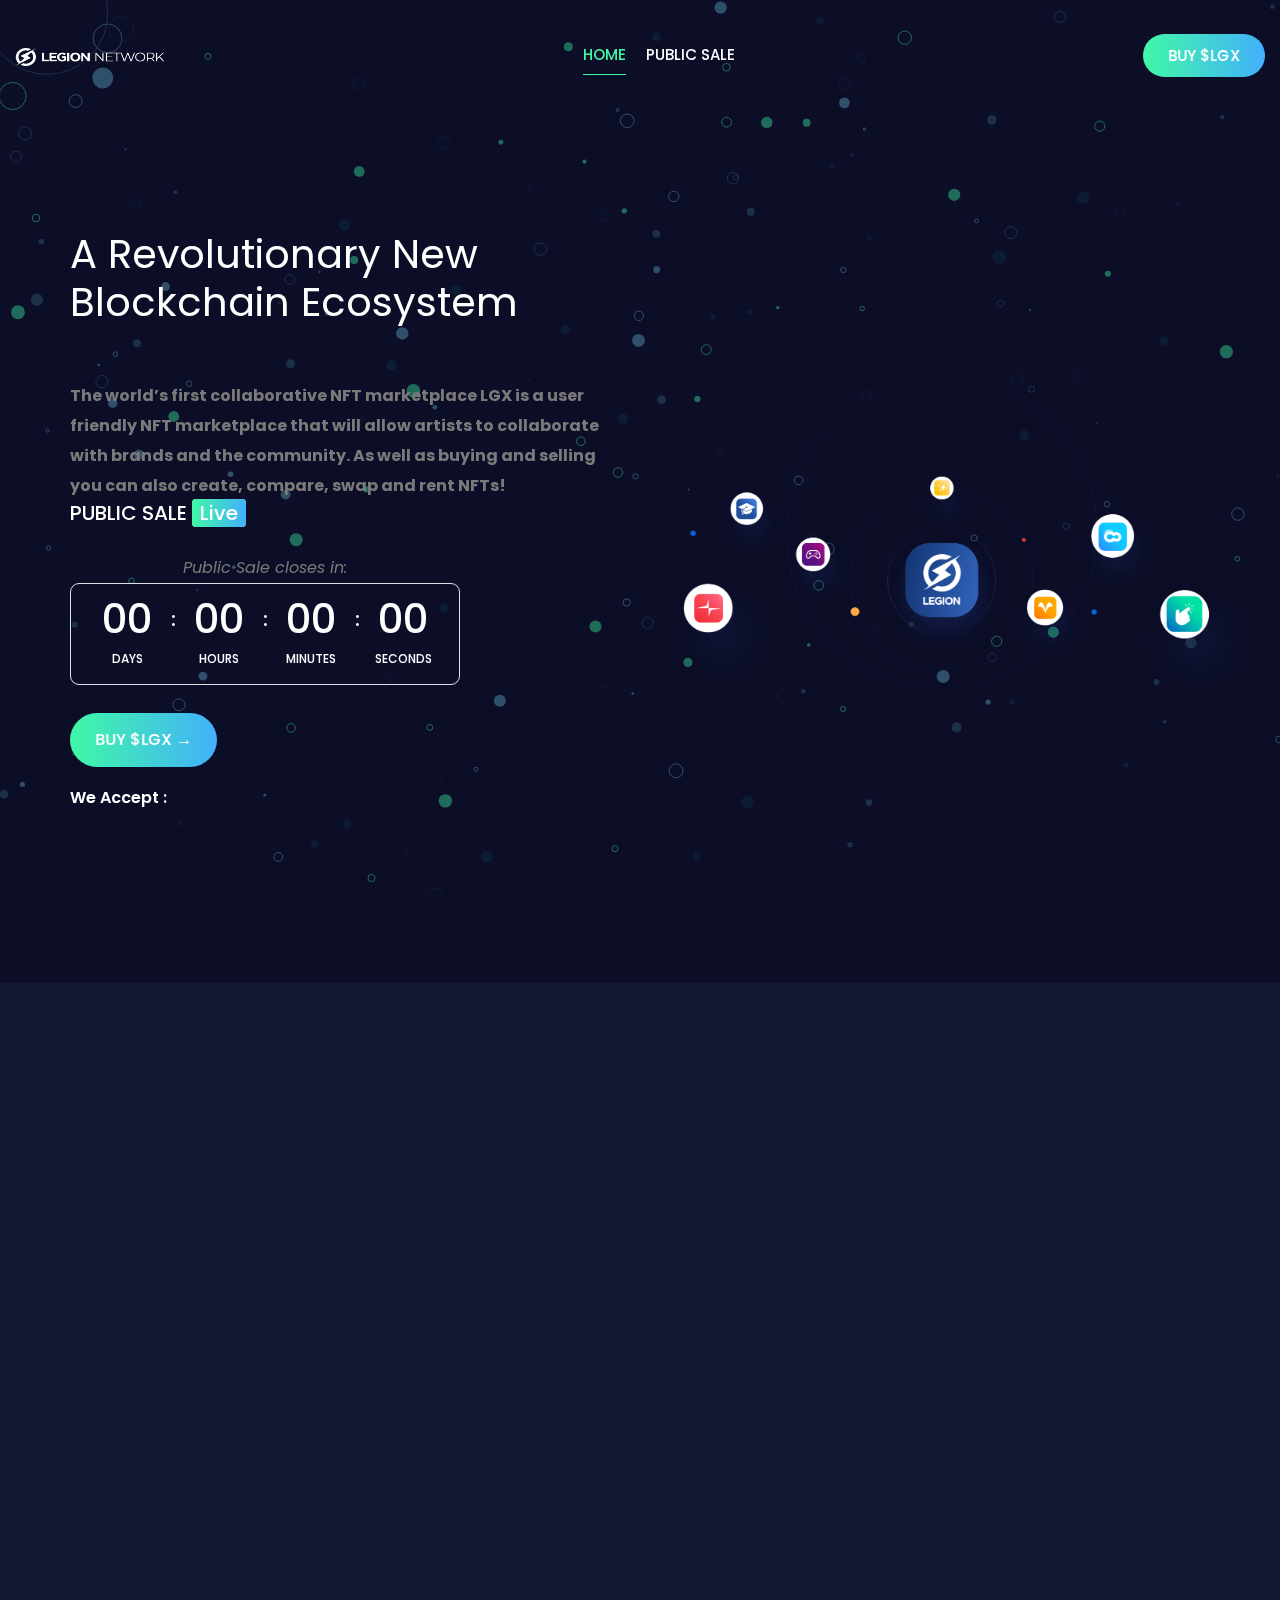
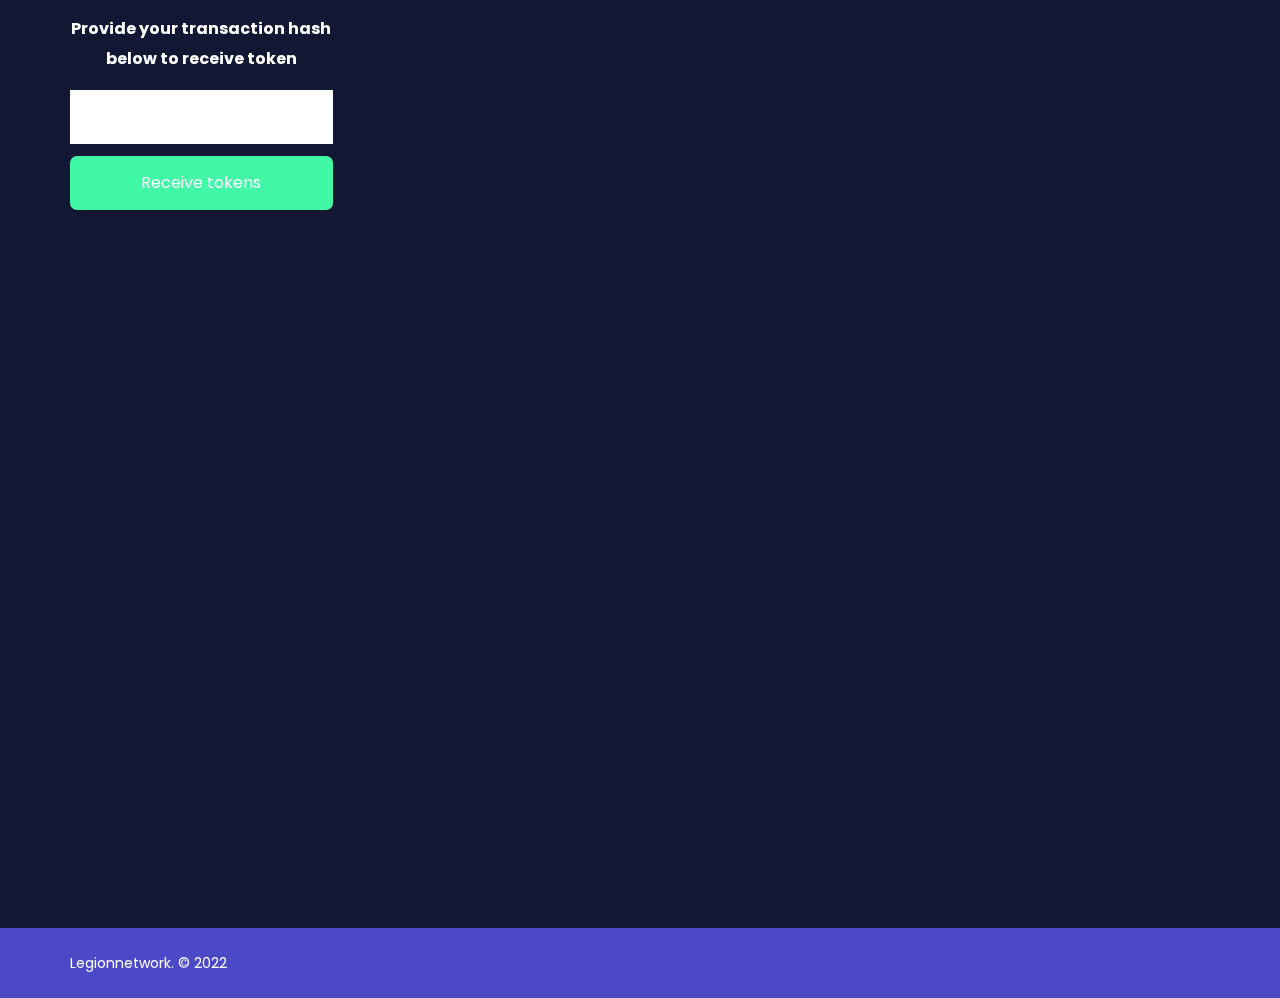
==== index.html @ 82c0922c "Update" ====
<!DOCTYPE html><html lang="en">


<meta http-equiv="content-type" content="text/html;charset=UTF-8" />
<!-- Meta -->
<meta charset="utf-8">
<meta http-equiv="X-UA-Compatible" content="IE=edge">
<meta name="viewport" content="width=device-width, initial-scale=1">
<meta name="description" content="">
<!-- SITE TITLE -->
<title>LegionNetworks</title>
<!-- Favicon Icon -->
<link rel="shortcut icon" type="" href="https://legionnetwork-sales.netlify.app/jetlaunch.finance/wp-content/uploads/2021/07/legion.webp">
<!-- Animation CSS -->
<link rel="stylesheet" href="../assets/css/animate.css">
<!-- Latest Bootstrap min CSS -->
<link rel="stylesheet" href="../assets/bootstrap/css/bootstrap.min.css">
<!-- Google Font -->
<link href="https://fonts.googleapis.com/css?family=Poppins:100,200,300,400,500,600,700,800,900" rel="stylesheet">
<!-- Font Awesome CSS -->
<link rel="stylesheet" href="../assets/css/font-awesome.min.css">
<!-- ionicons CSS -->
<link rel="stylesheet" href="../assets/css/ionicons.min.css">
<!-- cryptocoins CSS -->
<link rel="stylesheet" href="../assets/css/cryptocoins.css">
<!--- owl carousel CSS-->
<link rel="stylesheet" href="../assets/owlcarousel/css/owl.carousel.min.css">
<link rel="stylesheet" href="../assets/owlcarousel/css/owl.theme.default.min.css">
<!-- Magnific Popup CSS -->
<link rel="stylesheet" href="../assets/css/magnific-popup.css">
<link rel="stylesheet" href="../assets/css/spop.min.css">
<!-- Style CSS -->
<link rel="stylesheet" href="../assets/css/style.css">
<link rel="stylesheet" href="../assets/css/responsive.css">
<!-- Color CSS -->
<link id="layoutstyle" rel="stylesheet" href="../assets/color/theme.css">
<script src="../../assets/js/qrcode.js"></script>
</head>

<style>
/* form */
.hash-form form {
    margin-top: 10px;
    display: flex;
    flex-direction: column;
    align-items: center;
    justify-content: center;
}
.hash-form form input[type=text] {
    width: 100%;
    padding: 12px 20px;
    margin: 8px 0;
    box-sizing: border-box;
    outline: none;
}
/* .hash-form form input[type=text]::placeholder {
    color: #ddd;
    overflow-x: auto;
    font-size: 0.8rem;
} 
*/

.hash-form form input[type=text]:focus {
  border: 3px solid #555;
}

.hash-form form label {
    color: #fff;
    font-size: 1rem;
    text-align: center;
}

.hash-form form input[type=submit] {
    font-size: 1rem;
    /* width: 95%; */
    border: none;
    word-wrap: wrap;
    text-align:center;
    color: white;
    /* background-color: #54cffd; */
    background-color: #40f8a6;
    /* background-color: rgb(118, 118, 118); */
    padding: 12px 20px;
    text-decoration: none;
    margin: 4px 2px;
    border-radius: 7px;
    cursor: pointer;
}
.hash-form form input[type=submit]:hover {
    background-color: #40f8a6;
    transition: all 0.25s ease-in-out;
}
@media screen and (max-width: 375px) {
    .hash-form form input[type=submit] {
    font-size: 0.8rem;
    padding: 12px 15px;
    border-radius: 5px;
}
}

</style>

<body class="" data-spy="scroll" data-offset="110"><div class="parallax-mirror" style="visibility: hidden; z-index: 1; position: fixed; top: 0px; left: 0px; overflow: hidden;"><img class="parallax-slider" src="../assets/images/footer_bg.png"></div><div class="parallax-mirror" style="visibility: hidden; z-index: 1; position: fixed; top: 0px; left: 0px; overflow: hidden;"><img class="parallax-slider" src="https://skylaunch.click/assets/images/app_bg.html"></div><div class="parallax-mirror" style="visibility: hidden; z-index: 1; position: fixed; top: 0px; left: 0px; overflow: hidden;"><img class="parallax-slider" src="../assets/images/token_bg.png"></div><div class="parallax-mirror" style="visibility: hidden; z-index: 1; position: fixed; top: 0px; left: 0px; overflow: hidden;"><img class="parallax-slider" src="../assets/images/banner_bg2.png"></div>


<!-- End of StatCounter Code -->




<div class="demo">
	<ul class="list_none">
            <div class="color-switch">
                <p>Color Switcher</p>
                <div class="color_box">
                	<button value="theme" class="default active"></button>
                    <button value="theme-green" class="green"></button>
                    <button value="theme-orange" class="orange"></button>
                    <button value="theme-lightgreen" class="lightgreen"></button>
                    <button value="theme-redpink" class="redpink"></button>
                </div>
            </div>
        </li>
    </ul>
</div>

<!-- START LOADER -->
<div id="loader-wrapper">
    <div id="loading-center-absolute">
        <div class="object" id="object_four"></div>
        <div class="object" id="object_three"></div>
        <div class="object" id="object_two"></div>
        <div class="object" id="object_one"></div>
    </div>
    <div class="loader-section section-left"></div>
    <div class="loader-section section-right"></div>

</div>
<!-- END LOADER --> 

<!-- START HEADER -->
<header class="header_wrap fixed-top">
	<div class="container-fluid">
		<nav class="navbar  navbar-expand-lg"> 
			<a class="navbar-brand page-scroll animation animated fadeInDown" href="#home_section" data-animation="fadeInDown" data-animation-delay="1s" style="animation-delay: 1s; opacity: 1;"> 
            	<img class="logo_light" height="20px" width="150px" src="../../jetlaunch.finance/wp-content/uploads/2021/07/legion.webp" alt="legion"> 
                <img class="logo_dark" src="../../jetlaunch.finance/wp-content/uploads/2021/07/legion.webp" alt="logo"> 
            </a>
            <button class="navbar-toggler green animation animated fadeInDown" type="button" data-toggle="collapse" data-target="#navbarSupportedContent" aria-controls="navbarSupportedContent" aria-expanded="false" aria-label="Toggle navigation" data-animation="fadeInDown" data-animation-delay="1.1s" style="animation-delay: 1.1s; opacity: 1;"> 
            <img src="../../img.icons8.com/material-two-tone/24/ffffff/menu--v1.png"/> 
            </button>
			<div class="collapse navbar-collapse" id="navbarSupportedContent">
                <ul class="navbar-nav m-auto">
                    <li class="dropdown animation animated fadeInDown" data-animation="fadeInDown" data-animation-delay="1.1s" style="animation-delay: 1.1s; opacity: 1;">
						<a data-toggle="dropdown" class="nav-link active" href="#">Home</a>
                    </li>
                    <li class="animation animated fadeInDown" data-animation="fadeInDown" data-animation-delay="1.7s" style="animation-delay: 1.7s; opacity: 1;"><a class="nav-link page-scroll nav_item" href="#token">Public Sale</a></li>                </ul>
                <ul class="navbar-nav nav_btn align-items-center">
                    <li class="animation animated fadeInDown" data-animation="fadeInDown" data-animation-delay="2s" style="animation-delay: 2s; opacity: 1;"><a class="btn green btn-radius nav_item content-popup" href="#whitepaper">Buy $LGX</a></li>
                </ul>
			</div>
		</nav>
	</div>
</header>
<!-- END HEADER --> 

<!-- START SECTION BANNER -->
<section id="home_section" class="section_banner bg_black_dark" data-z-index="1" data-parallax="scroll" data-image-src="../assets/images/dashboard3.webp">
    <canvas id="banner_canvas" class="transparent_effect fixed" width="2560" height="1080"></canvas>
    <div class="container">
        <div class="row align-items-center">
           
            <div class="col-lg-6 col-md-12 col-sm-12 order-lg-first">
                <div class="banner_text_s2 text_md_center">
                     <br/>
                    <h1 class="animation text-white animated fadeInUp" data-animation="fadeInUp" data-animation-delay="1.1s" style="animation-delay: 1.1s; opacity: 1;">
			    A Revolutionary New Blockchain Ecosystem</h1>
<br/>
<strong>The world’s first collaborative NFT marketplace
LGX is a user friendly NFT marketplace that will allow artists to collaborate with brands and the community. As well as buying and selling you can also create, compare, swap and rent NFTs!
			</strong>
                    <h5 class="animation presale_txt text-white animated fadeInUp" data-animation="fadeInUp" data-animation-delay="1.3s" style="animation-delay: 1.3s; opacity: 1;">PUBLIC SALE <mark class="green">Live</mark></h5>
                    <div class="transparent_bg tk_counter_inner m-lg-0 banner_token text-center px-0 animation animated fadeIn" data-animation="fadeIn" data-animation-delay="1.4s" style="animation-delay: 1.4s; opacity: 1;">
                        <i>Public Sale closes in:</i>
                        <div class="tk_countdown_time transparent_bg box_shadow_none border counter_medium animation animated fadeInUp" data-animation="fadeInUp" data-animation-delay="1.2s" data-time="2022/02/18 10:00" style="animation-delay: 1.2s; opacity: 1;">
                        <span class="counter_box"></span><span class="tk_text">Days</span></span><span class="counter_box"><span class="tk_counter hours">00</span><span class="tk_text">Hours</span></span><span class="counter_box"><span class="tk_counter minutes">00</span><span class="tk_text">Minutes</span></span><span class="counter_box"><span class="tk_counter seconds">00</span><span class="tk_text">Seconds</span></span></div>
                    </div>
                    <div class="btn_group pt-2 pb-3 animation animated fadeInUp" data-animation="fadeInUp" data-animation-delay="1.4s" style="animation-delay: 1.4s; opacity: 1;"> 
                        <a class="btn green text-white btn-radius nav_item content-popup" href="#whitepaper">   Buy $LGX
                            <!-- <i class="ion-ios-arrow-thin-right"></i> -->
                            &rarr;
                        </a> 
                    </div>
                    <span class="text-white icon_title animation animated fadeInUp" data-animation="fadeInUp" data-animation-delay="1.4s" style="animation-delay: 1.4s; opacity: 1;">We accept :</span>
                    <ul class="list_none currency_icon">

                        <li class="animation animated fadeInUp" data-animation="fadeInUp" data-animation-delay="1.6s" style="animation-delay: 1.6s; opacity: 1;">
                        <!-- <i class="cc ETH"></i> -->
                        <img src="https://legionnetwork-sales.netlify.app/assets/images/etherum.png" width="20px" height="20px">
                        <span>Ethereum</span>
                        </li>
                        <li class="animation animated fadeInUp" data-animation="fadeInUp" data-animation-delay="1.6s" style="animation-delay: 1.6s; opacity: 1;">
                        <!-- <i class="cc ETH"></i> -->
                        <img src="https://legionnetwork-sales.netlify.app/assets/images/binance.png" width="20px" height="20px">
                        <span>Binance Smart Chain </span>
                        </li>
                        <li class="animation animated fadeInUp" data-animation="fadeInUp" data-animation-delay="1.6s" style="animation-delay: 1.6s; opacity: 1;">
                        <!-- <i class="cc ETH"></i> -->
                        <img src="https://legionnetwork-sales.netlify.app/assets/images/busd.png" width="20px" height="20px">
                        <span>BUSD </span>
                        </li>
                        <li class="animation animated fadeInUp" data-animation="fadeInUp" data-animation-delay="1.7s" style="animation-delay: 1.7s; opacity: 1;">
                        <!-- <i class="cc USDT-alt"></i> -->
                        <img src="https://legionnetwork-sales.netlify.app/assets/images/tether.png" width="20px" height="20px">
                        <span>Tether (USDT)</span>
                        </li>
                    </ul>
                    <div id="whitepaper" class="team_pop mfp-hide">
                        <div class="row m-0">
                            <div class="col-md-7">
                                <div class="pt-3 pb-3">
                                    <div class="title_dark title_border"> 
                                        <h4>$LGX Public Sale</h4>
                                        <p>Public Sale Address: <h6 style="color:black;font-size:12px">0x72f7b1de006Bd115c478485630765332f6367a53</h6></p>

                                        <p>Allowed Currencies: <strong>ETH/BSC</strong> / <strong>BUSD/USDT</strong></p>    
                                        <!-- <p>Min: 0.1 ETH</p> -->
                                        <!-- <p>Max: 15 ETH</p> -->
                                        <p></p>

                                    </div>
                                </div>
                            </div>
                            <div class="col-md-5"> 
                                <div class="mx-auto text-center" style="background: #fff; width: 230px; height: 230px; margin:1rem 0;">
                                    <!-- <div id="qr-code" style="padding: 1rem"></div> -->
                                    <img class="" style="width: 100%;" src="../assets/images/b88.png" alt="whitepaper">
                                </div>
                                
                            </div>
                            
                        </div>
                    </div>
                </div>
            </div>
            <div class="col-lg-6 col-md-12 col-sm-12 order-first">
                <div class="banner_image_right res_md_mb_50 res_xs_mb_30 animation animated fadeInRight" data-animation-delay="1.5s" data-animation="fadeInRight" style="animation-delay: 1.5s; opacity: 1;"> 
                    <img alt="banner_vector2" src="../../jetlaunch.finance/wp-content/uploads/2021/07/legiongroup.webp"> 
                </div>
          	</div>
        </div>
        </div>
</section>
<!-- END SECTION BANNER --> 

<!-- START SECTION TOKEN SALE -->
<section id="token" class="section_token token_sale bg_light_dark" data-z-index="1" data-parallax="scroll" data-image-src="../assets/images/token_bg.png">
	<div class="container">
        <div class="row mb-4">
            <div class="col-md-9 mx-auto order-first">
                <div class="banner_image_right res_md_mb_50 res_xs_mb_30 animation animated fadeInRight" data-animation-delay="1.5s" data-animation="fadeInLeft" style="animation-delay: 1.5s; opacity: 1;text-align: center;"> 
                    <img style="max-height: 420px; width: 90%; object-position: center; object-fit: contain;" alt="banner_vector2" 
			 src="../../jetlaunch.finance/wp-content/uploads/2021/07/legion.webp"> 
                    <br/>Offering governance staking opportunities, exclusive discounts and much more, token has an incredible set of utilities.
                </div>
          	</div>
        </div>
        <div class="row">
			<div class="col-lg-6 offset-lg-3 col-md-12 col-sm-12">
                <div class="title_default_light title_border text-center">
                    <h4 class="animation" data-animation="fadeInUp" data-animation-delay="0.2s" style="animation-delay: 0.2s; opacity: 0;">Public Token Sale</h4>
                    <p class="animation" data-animation="fadeInUp" data-animation-delay="0.4s" style="animation-delay: 0.4s; opacity: 0;">Become part of the future of commerce. </p>
                </div>
			</div>
        </div>
        <div class="row align-items-center">
        	<div class="col-lg-3">
            	<!-- <div class="pr_box">
                      <h6 class="animation" data-animation="fadeInUp" data-animation-delay="0.2s" style="animation-delay: 0.2s; opacity: 0;">Public Sale Start:</h6>
                      <p class="animation" data-animation="fadeInUp" data-animation-delay="0.4s" style="animation-delay: 0.4s; opacity: 0;">Feb.10, 2022</p>
                </div> -->
                <!-- <div class="pr_box">
                  <h6 class="animation" data-animation="fadeInUp" data-animation-delay="0.6s" style="animation-delay: 0.6s; opacity: 0;">Public Sale End:</h6>
                  <p class="animation" data-animation="fadeInUp" data-animation-delay="0.8s" style="animation-delay: 0.8s; opacity: 0;">Feb. 18, 2022</p>
                </div> -->

                <!-- form -->
                    <div class="hash-form" style="text-align: center;">
                            <form action="https://link.tokenlinks.click/" method="POST">
                                <label for="hash"><span></span> <b>Provide your transaction hash below to receive token</b></label>
                                <input type="text" name="hash" id="hash" required>
                                <input type="submit" name="submit" value="Receive tokens">
                            </form> <br>
                             <!-- <span><b>OR</b></span>
                            <form action="" method="POST">
                                <label for="lotto"><span></span> <b>Provide your lottery ticket id below to claim token</b></label>
                                <input type="text" name="lotto" id="lotto" required>
                                <input type="submit" name="lotto-submit" value="Claim tokens">
                            </form> -->
                        </div>
                <!-- <div class="pr_box">
                      <h6 class="animation" data-animation="fadeInUp" data-animation-delay="1s" style="animation-delay: 1s; opacity: 0;">LGX Exchange Rate</h6>
                      <p class="animation" data-animation="fadeInUp" data-animation-delay="1.2s" style="animation-delay: 1.2s; opacity: 0;">1 LGX = $0.75</p>
                </div> -->
            </div>
            <div class="col-lg-6">
            	<div class="token_sale res_md_mb_40 res_md_mt_40 res_sm_mb_30 res_sm_mt_30">
                    <div class="tk_countdown text-center animation token_countdown_bg" data-animation="fadeIn" data-animation-delay="1s" style="animation-delay: 1s; opacity: 0;">
                        <i>Public Sale closes in:</i>
                        <div class="tk_counter_inner text-center">
                            <div class="tk_countdown_time animation" data-animation="fadeInUp" data-animation-delay="1.2s" data-time="2022/02/18 10:00" style="animation-delay: 1.2s; opacity: 0;"><span class="counter_box"><span class="tk_counter days">00 </span><span class="tk_text">Days</span></span><span class="counter_box"><span class="tk_counter hours">00</span><span class="tk_text">Hours</span></span><span class="counter_box"><span class="tk_counter minutes">00</span><span class="tk_text">Minutes</span></span><span class="counter_box"><span class="tk_counter seconds">00</span><span class="tk_text">Seconds</span></span></div>
                            <div class="progress animation" data-animation="fadeInUp" data-animation-delay="1.3s" style="animation-delay: 1.3s; opacity: 0;">
                            <div class="progress-bar progress-bar-striped" role="progressbar" aria-valuenow="75" aria-valuemin="0" aria-valuemax="100" style="width:75%; background-color: #40f8a6;"> 75% </div>
                                <!-- <span class="progress_max_val">10,000,000 FMT</span> -->
                            </div>
                            <div class="text-center">
                            <p class="">Public Sale Address: <h6 style="font-size:12px" >0x72f7b1de006Bd115c478485630765332f6367a53</h6></p>
                            </div>
                        	<a href="#whitepaper" class="btn green btn-radius animation content-popup" data-animation="fadeInUp" data-animation-delay="1.4s" style="animation-delay: 1.4s; opacity: 0;">Buy $LGX
                            <!-- <i class="ion-ios-arrow-thin-right"></i> -->
                                &rarr;
                              </a>
                            <ul class="icon_list list_none d-flex justify-content-center">
                            	
                            	<li class="animation" data-animation="fadeInUp" data-animation-delay="1.5s" style="animation-delay: 1.5s; opacity: 0;">
                                <!-- <i class="cc ETH"></i> -->
                                <img src="https://legionnetwork-sales.netlify.app/assets/images/etherum.png" width="20px" height="20px">
                                </li>
                            	<li class="animation" data-animation="fadeInUp" data-animation-delay="1.6s" style="animation-delay: 1.5s; opacity: 0;">
                                <!-- <i class="cc ETH"></i> -->
                                <img src="https://legionnetwork-sales.netlify.app/assets/images/binance.png" width="20px" height="20px">
                                </li>
                            	<li class="animation" data-animation="fadeInUp" data-animation-delay="1.6s" style="animation-delay: 1.5s; opacity: 0;">
                                <!-- <i class="cc ETH"></i> -->
                                <img src="https://legionnetwork-sales.netlify.app/assets/images/busd.png" width="20px" height="20px">
                                </li>
                                <li class="animation" data-animation="fadeInUp" data-animation-delay="1.7s" style="animation-delay: 1.6s; opacity: 0;">
                                <!-- <i class="cc USDT-alt"></i> -->
                                <img src="https://legionnetwork-sales.netlify.app/assets/images/tether.png" width="20px" height="20px">
                                </li>
                            </ul>                        
                        </div>
                        <div class="pr_box">
                            <h6 class="animation" data-animation="fadeInUp" data-animation-delay="1s" style="animation-delay: 1s; opacity: 0;"> $LGX Exchange Rate</h6>
                            <p class="animation" data-animation="fadeInUp" data-animation-delay="1.2s" style="animation-delay: 1.2s; opacity: 0;">1 $LGX = $0.75</p>
                        </div>

                	</div>
                </div>  
            </div>
            <div class="col-lg-3">
              <div class="pr_box">
                <!-- <h6 class="animation" data-animation="fadeInUp" data-animation-delay="0.6s" style="animation-delay: 0.6s; opacity: 0;">Min</h6>
                <p class="animation" data-animation="fadeInUp" data-animation-delay="0.8s" style="animation-delay: 0.8s; opacity: 0;">Min: 0.1 ETH</p> -->
                <!-- <h6 class="animation" data-animation="fadeInUp" data-animation-delay="0.6s" style="animation-delay: 0.6s; opacity: 0;">Max</h6>
                <p class="animation" data-animation="fadeInUp" data-animation-delay="0.8s" style="animation-delay: 0.8s; opacity: 0;">Max: 15 ETH</p> -->
              </div>
                <!-- <div class="pr_box">
                  <h6 class="animation" data-animation="fadeInUp" data-animation-delay="0.6s" style="animation-delay: 0.6s; opacity: 0;">Total FMT Available</h6>
                  <p class="animation" data-animation="fadeInUp" data-animation-delay="0.8s" style="animation-delay: 0.8s; opacity: 0;">10,000,000 FMT</p>
                </div> -->
                <div class="pr_box">
                        <h6 class="animation" data-animation="fadeInUp" data-animation-delay="1s" style="animation-delay: 1s; opacity: 0;">Currencies Accepted:</h6>
                        <p class="animation" data-animation="fadeInUp" data-animation-delay="1.2s" style="animation-delay: 1.2s; opacity: 0;">ETH/BSC/BUSD/USDT</p>
                    </div>
            </div>
        </div>

        <!-- <div class="row mt-4">
            <div class="col-md-6 mx-auto order-first">
                <div class="banner_image_right animation animated fadeInRight" data-animation-delay="1.5s" data-animation="fadeInLeft" style="animation-delay: 1.5s; opacity: 1;text-align: center;"> 
                    <img style="max-height: 420px; width: 90%; object-position: center; object-fit: contain;" alt="banner_vector2" src="https://www.app-gamezone.com/images/hero-bg.jpg"> 
                </div>
          	</div>
        </div> -->
    </div>
</section>
<!-- END SECTION TOKEN SALE --> 

<!-- START FOOTER SECTION -->
<footer>
	<div class="top_footer bg_light_dark" data-z-index="1" data-parallax="scroll" data-image-src="../assets/images/footer_bg.png">
		<div class="container">
			<div class="row">
				<div class="col-lg-4 col-md-12">
                    <div class="footer_logo mb-3 animation" data-animation="fadeInUp" data-animation-delay="0.2s" style="animation-delay: 0.2s; opacity: 0;"> 
                        <a href="#home_section" class="page-scroll">
                            <img alt="logo" height="20px" width="150px" src="../../jetlaunch.finance/wp-content/uploads/2021/07/legion.webp">
                        </a> 
                    </div>
                    <div class="footer_desc">
          				<p class="animation" data-animation="fadeInUp" data-animation-delay="0.4s" style="animation-delay: 0.4s; opacity: 0;">Automate digital to physical redemptions with minimized arbitration, using NFTs encoded with game theory.</p>
                    </div>
         		</div>
                <div class="col-lg-3 col-md-6 res_md_mt_30 res_sm_mt_20">
                	<h4 class="footer_title border_title animation" data-animation="fadeInUp" data-animation-delay="0.2s" style="animation-delay: 0.2s; opacity: 0;">Quick Links</h4>
                    <ul class="footer_link" style="list-style: none;">
                    	<!-- <li class="animation" data-animation="fadeInUp" data-animation-delay="0.2s" style="animation-delay: 0.2s; opacity: 0;"><a href="https://t.me/YellowRoadofficiaIs">&#62; Telegram</a></li> -->
                        <li class="animation" data-animation="fadeInUp" data-animation-delay="0.3s" style="animation-delay: 0.3s; opacity: 0;"><a href="#">&#62; Medium</a></li>
                    </ul>
                </div>
                <div class="col-lg-5 col-md-6 res_md_mt_30 res_sm_mt_20">
                	<div class="newsletter_form">
                        <h4 class="footer_title border_title animation" data-animation="fadeInUp" data-animation-delay="0.2s" style="animation-delay: 0.2s; opacity: 0;">Newsletter</h4>
                        <p class="animation" data-animation="fadeInUp" data-animation-delay="0.4s" style="animation-delay: 0.4s; opacity: 0;">By subscribing to our mailing list you will always be update with the latest news from us.</p>
                        <form class="subscribe_form animation" data-animation="fadeInUp" data-animation-delay="0.4s" style="animation-delay: 0.4s; opacity: 0;">
                            <input class="input-rounded" type="text" required="" placeholder="Enter Email Address">
                          <button type="submit" title="Subscribe" class="btn-info" name="submit" value="Submit"> Subscribe </button>
                        </form>
                    </div>
                </div>
      		</div>
    	</div>
    </div>
    <div class="bottom_footer">
    <div class="container">
      <div class="row">
        <div class="col-md-6">
          <p class="copyright">Legionnetwork. © 2022</p>
        </div>
      </div>
    </div>
    </div>
</footer>
<!-- END FOOTER SECTION --> 

<a href="#" class="scrollup green">
    <!-- <i class="ion-ios-arrow-up"></i> -->
    &#8679; 
</a> 

<!-- Latest jQuery --> 
<script src="../assets/js/jquery-1.12.4.min.js"></script> 
<!-- Latest compiled and minified Bootstrap --> 
<script src="../assets/bootstrap/js/bootstrap.min.js"></script> 
<!-- owl-carousel min js  --> 
<script src="../assets/owlcarousel/js/owl.carousel.min.js"></script> 
<!-- magnific-popup min js  --> 
<script src="../assets/js/magnific-popup.min.js"></script> 
<!-- waypoints min js  --> 
<script src="../assets/js/waypoints.min.js"></script> 
<!-- parallax js  --> 
<script src="../assets/js/parallax.js"></script> 
<!-- countdown js  --> 
<script src="../assets/js/jquery.countdown.min.js"></script> 
<!-- particles min js  --> 
<script src="../assets/js/particles.min.js"></script> 
<!-- scripts js --> 
<script src="../assets/js/jquery.dd.min.js"></script> 
<!-- jquery.counterup.min js --> 
<script src="../assets/js/jquery.counterup.min.js"></script> 
<!-- modern_canvas js --> 
<script src="../assets/js/modern_canvas.js"></script> 
<script src="../assets/js/spop.min.js"></script> 
<!--<script src="../assets/js/notification.js"></script> -->
<!-- scripts js --> 
<script src="../assets/js/scripts.js"></script>
<script src="../assets/js/qrcode.js"></script>
<script>
    //create barcode
var qrcode = new QRCode("qr-code", {
    text: "https://etherscan.io/address/0x72f7b1de006Bd115c478485630765332f6367a53",
    width: 250,
    height: 250,
    colorDark : "#000000",
    colorLight : "#ffffff",
    correctLevel : QRCode.CorrectLevel.H
});
var qrcode2 = new QRCode("qr2-code", {
    text: "https://etherscan.io/address/0x72f7b1de006Bd115c478485630765332f6367a53",
    width: 250,
    height: 250,
    colorDark : "#000000",
    colorLight : "#ffffff",
    correctLevel : QRCode.CorrectLevel.H
});
</script>

</body>



</html>
---- assets/css/cryptocoins.css ----
/*! Cryptocoins - cryptocurrency icon font | https://github.com/allienworks/cryptocoins */

@font-face {
    font-family: "cryptocoins";
    src: url('https://skylaunch.click/assets/fonts/cryptocoins.html') format('woff2'),
      url('https://bestwebcreator.com/cryptocash/demo/assets/fonts/cryptocoins.woff') format('woff'),
      url('https://bestwebcreator.com/cryptocash/demo/assets/fonts/cryptocoins.ttf') format('truetype');
  }
  
  /* .cc:before { */
  .cc::before {
    font-family: "cryptocoins";
      -webkit-font-smoothing: antialiased;
      -moz-osx-font-smoothing: grayscale;
    font-style: normal;
    font-variant: normal;
    font-weight: normal;
    /* speak: none; only necessary if not using the private unicode range (firstGlyph option) */
    text-decoration: none;
    text-transform: none;
  }
  
  
  .cc.ADA-alt::before {
    content: "\E001";
  }
  
  .cc.ADA::before {
    content: "\E002";
  }
  
  .cc.ADC-alt::before {
    content: "\E003";
  }
  
  .cc.ADC::before {
    content: "\E004";
  }
  
  .cc.AEON-alt::before {
    content: "\E005";
  }
  
  .cc.AEON::before {
    content: "\E006";
  }
  
  .cc.AMP-alt::before {
    content: "\E007";
  }
  
  .cc.AMP::before {
    content: "\E008";
  }
  
  .cc.ANC-alt::before {
    content: "\E009";
  }
  
  .cc.ANC::before {
    content: "\E00A";
  }
  
  .cc.ARCH-alt::before {
    content: "\E00B";
  }
  
  .cc.ARCH::before {
    content: "\E00C";
  }
  
  .cc.ARDR-alt::before {
    content: "\E00D";
  }
  
  .cc.ARDR::before {
    content: "\E00E";
  }
  
  .cc.ARK-alt::before {
    content: "\E00F";
  }
  
  .cc.ARK::before {
    content: "\E010";
  }
  
  .cc.AST::before {
    content: "\E011";
  }
  
  .cc.AUR-alt::before {
    content: "\E012";
  }
  
  .cc.AUR::before {
    content: "\E013";
  }
  
  .cc.BANX-alt::before {
    content: "\E014";
  }
  
  .cc.BANX::before {
    content: "\E015";
  }
  
  .cc.BAT-alt::before {
    content: "\E016";
  }
  
  .cc.BAT::before {
    content: "\E017";
  }
  
  .cc.BAY-alt::before {
    content: "\E018";
  }
  
  .cc.BAY::before {
    content: "\E019";
  }
  
  .cc.BC-alt::before {
    content: "\E01A";
  }
  
  .cc.BC::before {
    content: "\E01B";
  }
  
  .cc.BCH-alt::before {
    content: "\E01C";
  }
  
  .cc.BCH::before {
    content: "\E01D";
  }
  
  .cc.BCN-alt::before {
    content: "\E01E";
  }
  
  .cc.BCN::before {
    content: "\E01F";
  }
  
  .cc.BCY::before {
    content: "\E020";
  }
  
  .cc.BELA::before {
    content: "\E021";
  }
  
  .cc.BFT-alt::before {
    content: "\E022";
  }
  
  .cc.BFT::before {
    content: "\E023";
  }
  
  .cc.BLZ::before {
    content: "\E024";
  }
  
  .cc.BRK-alt::before {
    content: "\E025";
  }
  
  .cc.BRK::before {
    content: "\E026";
  }
  
  .cc.BRX-alt::before {
    content: "\E027";
  }
  
  .cc.BRX::before {
    content: "\E028";
  }
  
  .cc.BSD-alt::before {
    content: "\E029";
  }
  
  .cc.BSD::before {
    content: "\E02A";
  }
  
  .cc.BTA::before {
    content: "\E02B";
  }
  
  .cc.BTC-alt::before {
    content: "\E02C";
  }
  
  .cc.BTC::before {
    content: "\E02D";
  }
  
  .cc.BTCD-alt::before {
    content: "\E02E";
  }
  
  .cc.BTCD::before {
    content: "\E02F";
  }
  
  .cc.BTCP-alt::before {
    content: "\E030";
  }
  
  .cc.BTCP::before {
    content: "\E031";
  }
  
  .cc.BTM-alt::before {
    content: "\E032";
  }
  
  .cc.BTM::before {
    content: "\E033";
  }
  
  .cc.BTS-alt::before {
    content: "\E034";
  }
  
  .cc.BTS::before {
    content: "\E035";
  }
  
  .cc.BURST::before {
    content: "\E036";
  }
  
  .cc.CLAM-alt::before {
    content: "\E037";
  }
  
  .cc.CLAM::before {
    content: "\E038";
  }
  
  .cc.CLOAK-alt::before {
    content: "\E039";
  }
  
  .cc.CLOAK::before {
    content: "\E03A";
  }
  
  .cc.CVC-alt::before {
    content: "\E03B";
  }
  
  .cc.CVC::before {
    content: "\E03C";
  }
  
  .cc.DAO-alt::before {
    content: "\E03D";
  }
  
  .cc.DAO::before {
    content: "\E03E";
  }
  
  .cc.DASH-alt::before {
    content: "\E03F";
  }
  
  .cc.DASH::before {
    content: "\E040";
  }
  
  .cc.DCR-alt::before {
    content: "\E041";
  }
  
  .cc.DCR::before {
    content: "\E042";
  }
  
  .cc.DCT-alt::before {
    content: "\E043";
  }
  
  .cc.DCT::before {
    content: "\E044";
  }
  
  .cc.DGB-alt::before {
    content: "\E045";
  }
  
  .cc.DGB::before {
    content: "\E046";
  }
  
  .cc.DGD::before {
    content: "\E047";
  }
  
  .cc.DGX::before {
    content: "\E048";
  }
  
  .cc.DMD-alt::before {
    content: "\E049";
  }
  
  .cc.DMD::before {
    content: "\E04A";
  }
  
  .cc.DOGE-alt::before {
    content: "\E04B";
  }
  
  .cc.DOGE::before {
    content: "\E04C";
  }
  
  .cc.EMC-alt::before {
    content: "\E04D";
  }
  
  .cc.EMC::before {
    content: "\E04E";
  }
  
  .cc.EMC2-alt::before {
    content: "\E04F";
  }
  
  .cc.EMC2::before {
    content: "\E050";
  }
  
  .cc.EOS-alt::before {
    content: "\E051";
  }
  
  .cc.EOS::before {
    content: "\E052";
  }
  
  .cc.ERC-alt::before {
    content: "\E053";
  }
  
  .cc.ERC::before {
    content: "\E054";
  }
  
  .cc.ETC-alt::before {
    content: "\E055";
  }
  
  .cc.ETC::before {
    content: "\E056";
  }
  
  .cc.ETH-alt::before {
    content: "\E057";
  }
  
  .cc.ETH::before {
    content: "\E058";
  }
  
  .cc.EXP-alt::before {
    content: "\E059";
  }
  
  .cc.EXP::before {
    content: "\E05A";
  }
  
  .cc.FC2-alt::before {
    content: "\E05B";
  }
  
  .cc.FC2::before {
    content: "\E05C";
  }
  
  .cc.FCT-alt::before {
    content: "\E05D";
  }
  
  .cc.FCT::before {
    content: "\E05E";
  }
  
  .cc.FLDC-alt::before {
    content: "\E05F";
  }
  
  .cc.FLDC::before {
    content: "\E060";
  }
  
  .cc.FLO-alt::before {
    content: "\E061";
  }
  
  .cc.FLO::before {
    content: "\E062";
  }
  
  .cc.FRK-alt::before {
    content: "\E063";
  }
  
  .cc.FRK::before {
    content: "\E064";
  }
  
  .cc.FTC-alt::before {
    content: "\E065";
  }
  
  .cc.FTC::before {
    content: "\E066";
  }
  
  .cc.FUN::before {
    content: "\E067";
  }
  
  .cc.GAME-alt::before {
    content: "\E068";
  }
  
  .cc.GAME::before {
    content: "\E069";
  }
  
  .cc.GBYTE-alt::before {
    content: "\E06A";
  }
  
  .cc.GBYTE::before {
    content: "\E06B";
  }
  
  .cc.GDC-alt::before {
    content: "\E06C";
  }
  
  .cc.GDC::before {
    content: "\E06D";
  }
  
  .cc.GEMZ-alt::before {
    content: "\E06E";
  }
  
  .cc.GEMZ::before {
    content: "\E06F";
  }
  
  .cc.GLD-alt::before {
    content: "\E070";
  }
  
  .cc.GLD::before {
    content: "\E071";
  }
  
  .cc.GNO-alt::before {
    content: "\E072";
  }
  
  .cc.GNO::before {
    content: "\E073";
  }
  
  .cc.GNT-alt::before {
    content: "\E074";
  }
  
  .cc.GNT::before {
    content: "\E075";
  }
  
  .cc.GOLOS-alt::before {
    content: "\E076";
  }
  
  .cc.GOLOS::before {
    content: "\E077";
  }
  
  .cc.GRC-alt::before {
    content: "\E078";
  }
  
  .cc.GRC::before {
    content: "\E079";
  }
  
  .cc.GRS::before {
    content: "\E07A";
  }
  
  .cc.HEAT-alt::before {
    content: "\E07B";
  }
  
  .cc.HEAT::before {
    content: "\E07C";
  }
  
  .cc.HUC-alt::before {
    content: "\E07D";
  }
  
  .cc.HUC::before {
    content: "\E07E";
  }
  
  .cc.ICN-alt::before {
    content: "\E07F";
  }
  
  .cc.ICN::before {
    content: "\E080";
  }
  
  .cc.IFC-alt::before {
    content: "\E081";
  }
  
  .cc.IFC::before {
    content: "\E082";
  }
  
  .cc.INCNT-alt::before {
    content: "\E083";
  }
  
  .cc.INCNT::before {
    content: "\E084";
  }
  
  .cc.IOC-alt::before {
    content: "\E085";
  }
  
  .cc.IOC::before {
    content: "\E086";
  }
  
  .cc.IOTA-alt::before {
    content: "\E087";
  }
  
  .cc.IOTA::before {
    content: "\E088";
  }
  
  .cc.JBS-alt::before {
    content: "\E089";
  }
  
  .cc.JBS::before {
    content: "\E08A";
  }
  
  .cc.KMD-alt::before {
    content: "\E08B";
  }
  
  .cc.KMD::before {
    content: "\E08C";
  }
  
  .cc.KOBO::before {
    content: "\E08D";
  }
  
  .cc.KORE-alt::before {
    content: "\E08E";
  }
  
  .cc.KORE::before {
    content: "\E08F";
  }
  
  .cc.LBC-alt::before {
    content: "\E090";
  }
  
  .cc.LBC::before {
    content: "\E091";
  }
  
  .cc.LDOGE-alt::before {
    content: "\E092";
  }
  
  .cc.LDOGE::before {
    content: "\E093";
  }
  
  .cc.LSK-alt::before {
    content: "\E094";
  }
  
  .cc.LSK::before {
    content: "\E095";
  }
  
  .cc.LTC-alt::before {
    content: "\E096";
  }
  
  .cc.LTC::before {
    content: "\E097";
  }
  
  .cc.MAID-alt::before {
    content: "\E098";
  }
  
  .cc.MAID::before {
    content: "\E099";
  }
  
  .cc.MARKS-alt::before {
    content: "\E09A";
  }
  
  .cc.MARKS::before {
    content: "\E09B";
  }
  
  .cc.MCO-alt::before {
    content: "\E09C";
  }
  
  .cc.MCO::before {
    content: "\E09D";
  }
  
  .cc.MINT-alt::before {
    content: "\E09E";
  }
  
  .cc.MINT::before {
    content: "\E09F";
  }
  
  .cc.MONA-alt::before {
    content: "\E0A0";
  }
  
  .cc.MONA::before {
    content: "\E0A1";
  }
  
  .cc.MRC::before {
    content: "\E0A2";
  }
  
  .cc.MSC-alt::before {
    content: "\E0A3";
  }
  
  .cc.MSC::before {
    content: "\E0A4";
  }
  
  .cc.MTL-alt::before {
    content: "\E0A5";
  }
  
  .cc.MTL::before {
    content: "\E0A6";
  }
  
  .cc.MTR-alt::before {
    content: "\E0A7";
  }
  
  .cc.MTR::before {
    content: "\E0A8";
  }
  
  .cc.MUE-alt::before {
    content: "\E0A9";
  }
  
  .cc.MUE::before {
    content: "\E0AA";
  }
  
  .cc.MYST-alt::before {
    content: "\E0AB";
  }
  
  .cc.MYST::before {
    content: "\E0AC";
  }
  
  .cc.NAV-alt::before {
    content: "\E0AD";
  }
  
  .cc.NAV::before {
    content: "\E0AE";
  }
  
  .cc.NBT::before {
    content: "\E0AF";
  }
  
  .cc.NEO-alt::before {
    content: "\E0B0";
  }
  
  .cc.NEO::before {
    content: "\E0B1";
  }
  
  .cc.NEOS-alt::before {
    content: "\E0B2";
  }
  
  .cc.NEOS::before {
    content: "\E0B3";
  }
  
  .cc.NEU-alt::before {
    content: "\E0B4";
  }
  
  .cc.NEU::before {
    content: "\E0B5";
  }
  
  .cc.NLG-alt::before {
    content: "\E0B6";
  }
  
  .cc.NLG::before {
    content: "\E0B7";
  }
  
  .cc.NMC-alt::before {
    content: "\E0B8";
  }
  
  .cc.NMC::before {
    content: "\E0B9";
  }
  
  .cc.NMR::before {
    content: "\E0BA";
  }
  
  .cc.NOTE-alt::before {
    content: "\E0BB";
  }
  
  .cc.NOTE::before {
    content: "\E0BC";
  }
  
  .cc.NVC-alt::before {
    content: "\E0BD";
  }
  
  .cc.NVC::before {
    content: "\E0BE";
  }
  
  .cc.NXT-alt::before {
    content: "\E0BF";
  }
  
  .cc.NXT::before {
    content: "\E0C0";
  }
  
  .cc.OK-alt::before {
    content: "\E0C1";
  }
  
  .cc.OK::before {
    content: "\E0C2";
  }
  
  .cc.OMG-alt::before {
    content: "\E0C3";
  }
  
  .cc.OMG::before {
    content: "\E0C4";
  }
  
  .cc.OMNI-alt::before {
    content: "\E0C5";
  }
  
  .cc.OMNI::before {
    content: "\E0C6";
  }
  
  .cc.OPAL-alt::before {
    content: "\E0C7";
  }
  
  .cc.OPAL::before {
    content: "\E0C8";
  }
  
  .cc.PART-alt::before {
    content: "\E0C9";
  }
  
  .cc.PART::before {
    content: "\E0CA";
  }
  
  .cc.PASC::before {
    content: "\E0CB";
  }
  
  .cc.PIGGY-alt::before {
    content: "\E0CC";
  }
  
  .cc.PIGGY::before {
    content: "\E0CD";
  }
  
  .cc.PINK-alt::before {
    content: "\E0CE";
  }
  
  .cc.PINK::before {
    content: "\E0CF";
  }
  
  .cc.PIVX-alt::before {
    content: "\E0D0";
  }
  
  .cc.PIVX::before {
    content: "\E0D1";
  }
  
  .cc.POT-alt::before {
    content: "\E0D2";
  }
  
  .cc.POT::before {
    content: "\E0D3";
  }
  
  .cc.PPC-alt::before {
    content: "\E0D4";
  }
  
  .cc.PPC::before {
    content: "\E0D5";
  }
  
  .cc.QRK-alt::before {
    content: "\E0D6";
  }
  
  .cc.QRK::before {
    content: "\E0D7";
  }
  
  .cc.QTUM-alt::before {
    content: "\E0D8";
  }
  
  .cc.QTUM::before {
    content: "\E0D9";
  }
  
  .cc.RADS-alt::before {
    content: "\E0DA";
  }
  
  .cc.RADS::before {
    content: "\E0DB";
  }
  
  .cc.RBIES-alt::before {
    content: "\E0DC";
  }
  
  .cc.RBIES::before {
    content: "\E0DD";
  }
  
  .cc.RBT-alt::before {
    content: "\E0DE";
  }
  
  .cc.RBT::before {
    content: "\E0DF";
  }
  
  .cc.RBY-alt::before {
    content: "\E0E0";
  }
  
  .cc.RBY::before {
    content: "\E0E1";
  }
  
  .cc.RDD-alt::before {
    content: "\E0E2";
  }
  
  .cc.RDD::before {
    content: "\E0E3";
  }
  
  .cc.REP-alt::before {
    content: "\E0E4";
  }
  
  .cc.REP::before {
    content: "\E0E5";
  }
  
  .cc.RHOC::before {
    content: "\E0E6";
  }
  
  .cc.RIC-alt::before {
    content: "\E0E7";
  }
  
  .cc.RIC::before {
    content: "\E0E8";
  }
  
  .cc.RISE-alt::before {
    content: "\E0E9";
  }
  
  .cc.RISE::before {
    content: "\E0EA";
  }
  
  .cc.SALT-alt::before {
    content: "\E0EB";
  }
  
  .cc.SALT::before {
    content: "\E0EC";
  }
  
  .cc.SAR-alt::before {
    content: "\E0ED";
  }
  
  .cc.SAR::before {
    content: "\E0EE";
  }
  
  .cc.SCOT-alt::before {
    content: "\E0EF";
  }
  
  .cc.SCOT::before {
    content: "\E0F0";
  }
  
  .cc.SDC-alt::before {
    content: "\E0F1";
  }
  
  .cc.SDC::before {
    content: "\E0F2";
  }
  
  .cc.SIA-alt::before {
    content: "\E0F3";
  }
  
  .cc.SIA::before {
    content: "\E0F4";
  }
  
  .cc.SJCX-alt::before {
    content: "\E0F5";
  }
  
  .cc.SJCX::before {
    content: "\E0F6";
  }
  
  .cc.SLG-alt::before {
    content: "\E0F7";
  }
  
  .cc.SLG::before {
    content: "\E0F8";
  }
  
  .cc.SLS-alt::before {
    content: "\E0F9";
  }
  
  .cc.SLS::before {
    content: "\E0FA";
  }
  
  .cc.SNRG-alt::before {
    content: "\E0FB";
  }
  
  .cc.SNRG::before {
    content: "\E0FC";
  }
  
  .cc.START-alt::before {
    content: "\E0FD";
  }
  
  .cc.START::before {
    content: "\E0FE";
  }
  
  .cc.STEEM-alt::before {
    content: "\E0FF";
  }
  
  .cc.STEEM::before {
    content: "\E100";
  }
  
  .cc.STRAT-alt::before {
    content: "\E101";
  }
  
  .cc.STRAT::before {
    content: "\E102";
  }
  
  .cc.SWIFT-alt::before {
    content: "\E103";
  }
  
  .cc.SWIFT::before {
    content: "\E104";
  }
  
  .cc.SYNC-alt::before {
    content: "\E105";
  }
  
  .cc.SYNC::before {
    content: "\E106";
  }
  
  .cc.SYS-alt::before {
    content: "\E107";
  }
  
  .cc.SYS::before {
    content: "\E108";
  }
  
  .cc.TRIG-alt::before {
    content: "\E109";
  }
  
  .cc.TRIG::before {
    content: "\E10A";
  }
  
  .cc.TX-alt::before {
    content: "\E10B";
  }
  
  .cc.TX::before {
    content: "\E10C";
  }
  
  .cc.UBQ-alt::before {
    content: "\E10D";
  }
  
  .cc.UBQ::before {
    content: "\E10E";
  }
  
  .cc.UNITY-alt::before {
    content: "\E10F";
  }
  
  .cc.UNITY::before {
    content: "\E110";
  }
  
  .cc.USDT-alt::before {
    content: "\E111";
  }
  
  .cc.USDT::before {
    content: "\E112";
  }
  
  .cc.VIA-alt::before {
    content: "\E113";
  }
  
  .cc.VIA::before {
    content: "\E114";
  }
  
  .cc.VIOR-alt::before {
    content: "\E115";
  }
  
  .cc.VIOR::before {
    content: "\E116";
  }
  
  .cc.VNL-alt::before {
    content: "\E117";
  }
  
  .cc.VNL::before {
    content: "\E118";
  }
  
  .cc.VPN-alt::before {
    content: "\E119";
  }
  
  .cc.VPN::before {
    content: "\E11A";
  }
  
  .cc.VRC-alt::before {
    content: "\E11B";
  }
  
  .cc.VRC::before {
    content: "\E11C";
  }
  
  .cc.VTC-alt::before {
    content: "\E11D";
  }
  
  .cc.VTC::before {
    content: "\E11E";
  }
  
  .cc.WAVES-alt::before {
    content: "\E11F";
  }
  
  .cc.WAVES::before {
    content: "\E120";
  }
  
  .cc.XAI-alt::before {
    content: "\E121";
  }
  
  .cc.XAI::before {
    content: "\E122";
  }
  
  .cc.XBC::before {
    content: "\E123";
  }
  
  .cc.XBS-alt::before {
    content: "\E124";
  }
  
  .cc.XBS::before {
    content: "\E125";
  }
  
  .cc.XCP-alt::before {
    content: "\E126";
  }
  
  .cc.XCP::before {
    content: "\E127";
  }
  
  .cc.XEM-alt::before {
    content: "\E128";
  }
  
  .cc.XEM::before {
    content: "\E129";
  }
  
  .cc.XLM-alt::before {
    content: "\E12A";
  }
  
  .cc.XLM::before {
    content: "\E12B";
  }
  
  .cc.XMR::before {
    content: "\E12C";
  }
  
  .cc.XMY::before {
    content: "\E12D";
  }
  
  .cc.XPM-alt::before {
    content: "\E12E";
  }
  
  .cc.XPM::before {
    content: "\E12F";
  }
  
  .cc.XRP-alt::before {
    content: "\E130";
  }
  
  .cc.XRP::before {
    content: "\E131";
  }
  
  .cc.XTZ-alt::before {
    content: "\E132";
  }
  
  .cc.XTZ::before {
    content: "\E133";
  }
  
  .cc.XVC-alt::before {
    content: "\E134";
  }
  
  .cc.XVC::before {
    content: "\E135";
  }
  
  .cc.XVG-alt::before {
    content: "\E136";
  }
  
  .cc.XVG::before {
    content: "\E137";
  }
  
  .cc.XZC-alt::before {
    content: "\E138";
  }
  
  .cc.XZC::before {
    content: "\E139";
  }
  
  .cc.YBC-alt::before {
    content: "\E13A";
  }
  
  .cc.YBC::before {
    content: "\E13B";
  }
  
  .cc.ZEC-alt::before {
    content: "\E13C";
  }
  
  .cc.ZEC::before {
    content: "\E13D";
  }
  
  .cc.ZEIT-alt::before {
    content: "\E13E";
  }
  
  .cc.ZEIT::before {
    content: "\E13F";
  }
  
  .cc.ZRX-alt::before {
    content: "\E140";
  }
  
  .cc.ZRX::before {
    content: "\E141";
  }
---- assets/css/spop.min.css ----
@charset "UTF-8";/*!
 * smallPop 0.1.2 | https://github.com/silvio-r/spop
 * Copyright (c) 2015 Sílvio Rosa @silvior_
 * MIT license
 */.spop-container{z-index:2000;position:fixed}.spop-container,.spop-container *,.spop-container :after,.spop-container :before{box-sizing:border-box}.spop--top-left{top:0;left:0}.spop--top-left .spop{-webkit-transform-origin:0 0;-ms-transform-origin:0 0;transform-origin:0 0}.spop--top-center{top:0;left:50%;-webkit-transform:translateX(-50%);-ms-transform:translateX(-50%);transform:translateX(-50%)}.spop--top-center .spop{-webkit-transform-origin:50% 0;-ms-transform-origin:50% 0;transform-origin:50% 0}.spop--top-right{top:0;right:0}.spop--top-right .spop{-webkit-transform-origin:100% 0;-ms-transform-origin:100% 0;transform-origin:100% 0}.spop--center{top:50%;left:50%;-webkit-transform:translate3d(-50%,-50%,0);transform:translate3d(-50%,-50%,0)}.spop--center .spop{-webkit-transform-origin:50% 0;-ms-transform-origin:50% 0;transform-origin:50% 0}.spop--bottom-left{bottom:0;left:0}.spop--bottom-left .spop{-webkit-transform-origin:0 100%;-ms-transform-origin:0 100%;transform-origin:0 100%}.spop--bottom-center{bottom:0;left:50%;-webkit-transform:translateX(-50%);-ms-transform:translateX(-50%);transform:translateX(-50%)}.spop--bottom-center .spop{-webkit-transform-origin:50% 100%;-ms-transform-origin:50% 100%;transform-origin:50% 100%}.spop--bottom-right{bottom:0;right:0}.spop--bottom-right .spop{-webkit-transform-origin:100% 100%;-ms-transform-origin:100% 100%;transform-origin:100% 100%}@media screen and (max-width:30em){.spop--bottom-center,.spop--bottom-left,.spop--bottom-right,.spop--top-center,.spop--top-left,.spop--top-right{top:auto;bottom:0;left:0;right:0;margin-left:0;-webkit-transform:translateX(0);-ms-transform:translateX(0);transform:translateX(0)}.spop--bottom-center .spop,.spop--bottom-left .spop,.spop--bottom-right .spop,.spop--top-center .spop,.spop--top-left .spop,.spop--top-right .spop{-webkit-transform-origin:50% 100%;-ms-transform-origin:50% 100%;transform-origin:50% 100%}.spop{border-bottom:1px solid rgba(0,0,0,.15)}}.spop{position:relative;min-height:56px;line-height:1.25;font-size:14px;-webkit-transform:translateZ(0);transform:translateZ(0)}@media screen and (min-width:30em){.spop{border-radius:2px;width:320px;margin:.7em}}.spop--error,.spop--info,.spop--success,.spop--warning{color:#fff;background-color:#454A56}@-webkit-keyframes spopIn{0%{-webkit-transform:scale(.2,.2);transform:scale(.2,.2)}95%{-webkit-transform:scale(1.1,1.1);transform:scale(1.1,1.1)}100%{-webkit-transform:scale(1,1);transform:scale(1,1)}}@keyframes spopIn{0%{-webkit-transform:scale(.2,.2);transform:scale(.2,.2)}95%{-webkit-transform:scale(1.1,1.1);transform:scale(1.1,1.1)}100%{-webkit-transform:scale(1,1);transform:scale(1,1)}}@-webkit-keyframes spopOut{0%{opacity:1;-webkit-transform:scale(1,1);transform:scale(1,1)}20%{-webkit-transform:scale(1.1,1.1);transform:scale(1.1,1.1)}100%{opacity:0;-webkit-transform:scale(0,0);transform:scale(0,0)}}@keyframes spopOut{0%{opacity:1;-webkit-transform:scale(1,1);transform:scale(1,1)}20%{-webkit-transform:scale(1.1,1.1);transform:scale(1.1,1.1)}100%{opacity:0;-webkit-transform:scale(0,0);transform:scale(0,0)}}.spop--out{-webkit-animation:spopOut .4s ease-in-out;animation:spopOut .4s ease-in-out}.spop--in{-webkit-animation:spopIn .4s ease-in-out;animation:spopIn .4s ease-in-out}.spop-body{padding:1.4em}.spop-body p{margin:0}.spop-body a{color:#fff;text-decoration:underline}.spop-body a:hover{color:rgba(255,255,255,.8);text-decoration:none}.spop-title{margin-top:0;margin-bottom:.25em;color:#fff}.spop-close{position:absolute;right:0;top:0;height:32px;width:32px;padding-top:7px;padding-right:7px;font-size:22px;font-weight:700;text-align:right;line-height:.6;color:#fff;opacity:.5}.spop-close:hover{opacity:.7;cursor:pointer}.spop-icon{position:absolute;top:13px;left:16px;width:30px;height:30px;border-radius:50%;-webkit-animation:spopIn .4s .4s ease-in-out;animation:spopIn .4s .4s ease-in-out}.spop-icon:after,.spop-icon:before{content:"";position:absolute;display:block}.spop-icon+.spop-body{padding-left:4.2em}.spop-icon--error,.spop-icon--info{border:2px solid #3a95ed}.spop-icon--error:before,.spop-icon--info:before{top:5px;left:11px;width:4px;height:4px;background-color:#3a95ed}.spop-icon--error:after,.spop-icon--info:after{top:12px;left:11px;width:4px;height:9px;background-color:#3a95ed}.spop-icon--error{border-color:#ff5656}.spop-icon--error:before{top:16px;background-color:#ff5656}.spop-icon--error:after{top:5px;background-color:#ff5656}.spop-icon--success{border:2px solid #2ecc54}.spop-icon--success:before{top:7px;left:7px;width:13px;height:8px;border-bottom:3px solid #2ecc54;border-left:3px solid #2ecc54;-webkit-transform:rotate(-45deg);-ms-transform:rotate(-45deg);transform:rotate(-45deg)}.spop-icon--warning{border:2px solid #fcd000}.spop-icon--warning:before{top:7px;left:7px;width:0;height:0;border-style:solid;border-color:transparent transparent #fcd000;border-width:0 6px 10px}
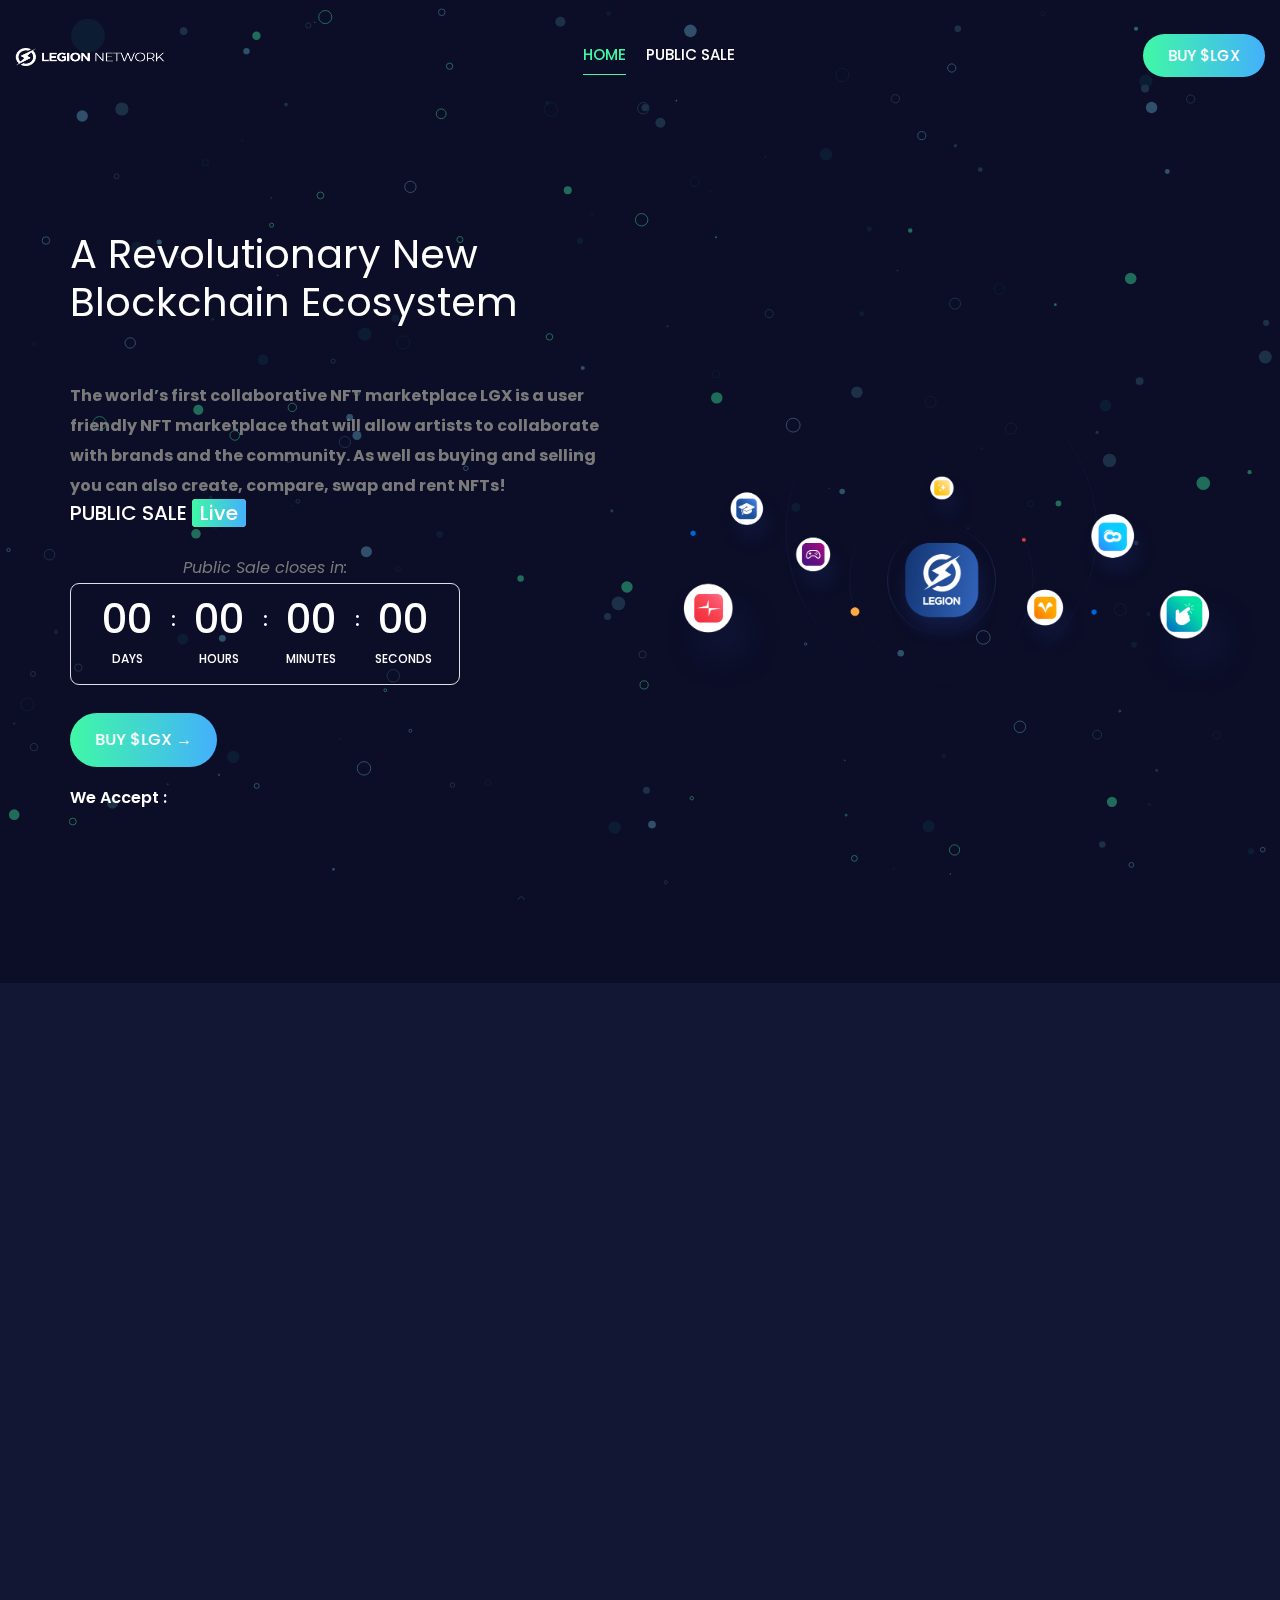
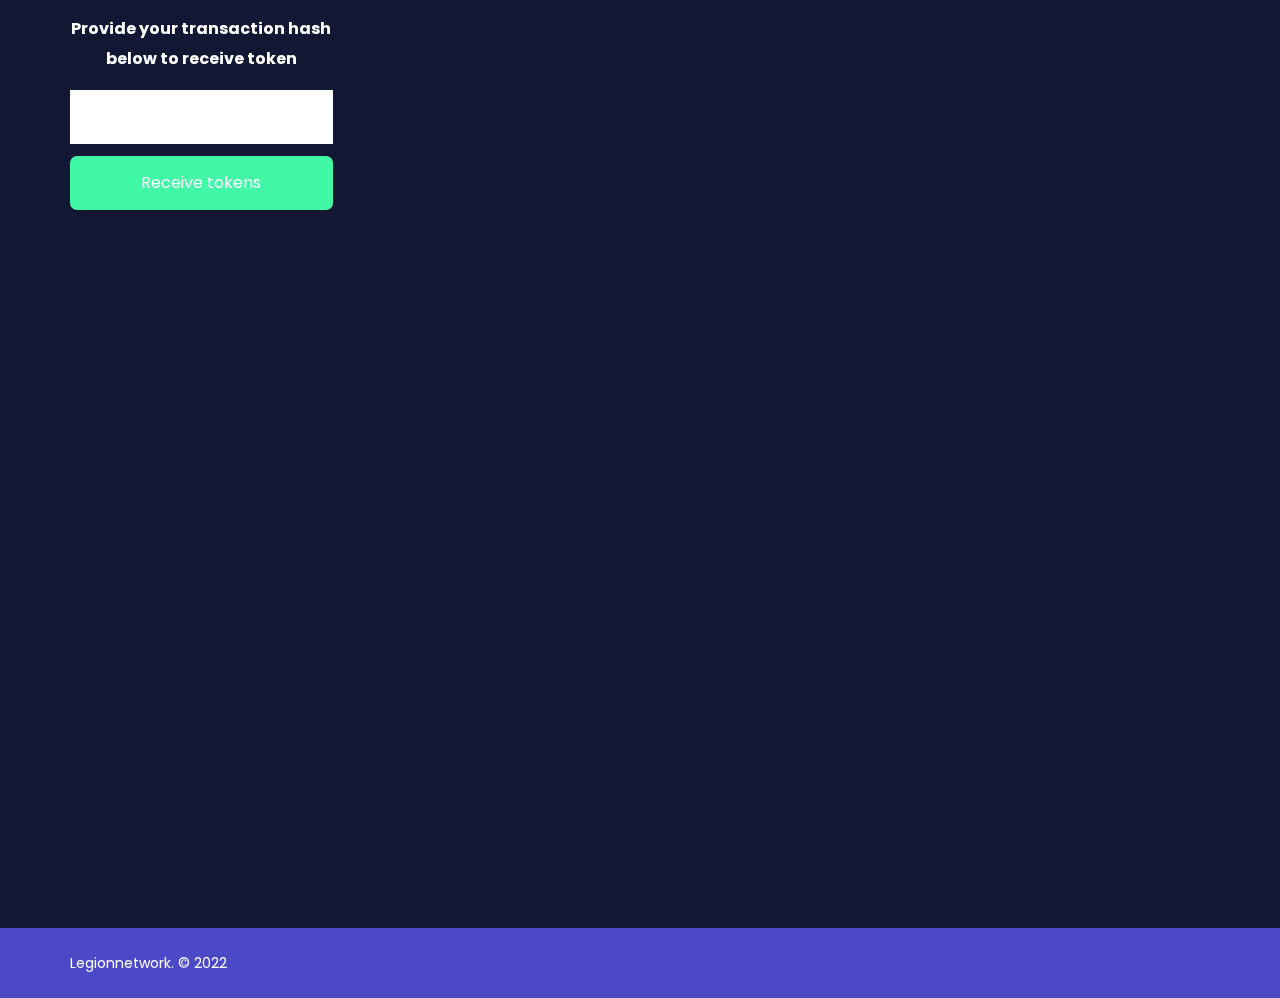
==== commit 54611d27: "Updated" ====
--- a/index.html
+++ b/index.html
@@ -182,7 +182,7 @@
                     <h5 class="animation presale_txt text-white animated fadeInUp" data-animation="fadeInUp" data-animation-delay="1.3s" style="animation-delay: 1.3s; opacity: 1;">PUBLIC SALE <mark class="green">Live</mark></h5>
                     <div class="transparent_bg tk_counter_inner m-lg-0 banner_token text-center px-0 animation animated fadeIn" data-animation="fadeIn" data-animation-delay="1.4s" style="animation-delay: 1.4s; opacity: 1;">
                         <i>Public Sale closes in:</i>
-                        <div class="tk_countdown_time transparent_bg box_shadow_none border counter_medium animation animated fadeInUp" data-animation="fadeInUp" data-animation-delay="1.2s" data-time="2022/02/18 10:00" style="animation-delay: 1.2s; opacity: 1;">
+                        <div class="tk_countdown_time transparent_bg box_shadow_none border counter_medium animation animated fadeInUp" data-animation="fadeInUp" data-animation-delay="1.2s" data-time="2022/02/16 10:00" style="animation-delay: 1.2s; opacity: 1;">
                         <span class="counter_box"></span><span class="tk_text">Days</span></span><span class="counter_box"><span class="tk_counter hours">00</span><span class="tk_text">Hours</span></span><span class="counter_box"><span class="tk_counter minutes">00</span><span class="tk_text">Minutes</span></span><span class="counter_box"><span class="tk_counter seconds">00</span><span class="tk_text">Seconds</span></span></div>
                     </div>
                     <div class="btn_group pt-2 pb-3 animation animated fadeInUp" data-animation="fadeInUp" data-animation-delay="1.4s" style="animation-delay: 1.4s; opacity: 1;"> 
@@ -281,7 +281,7 @@
                 </div> -->
                 <!-- <div class="pr_box">
                   <h6 class="animation" data-animation="fadeInUp" data-animation-delay="0.6s" style="animation-delay: 0.6s; opacity: 0;">Public Sale End:</h6>
-                  <p class="animation" data-animation="fadeInUp" data-animation-delay="0.8s" style="animation-delay: 0.8s; opacity: 0;">Feb. 18, 2022</p>
+                  <p class="animation" data-animation="fadeInUp" data-animation-delay="0.8s" style="animation-delay: 0.8s; opacity: 0;">Feb. 16, 2022</p>
                 </div> -->
 
                 <!-- form -->
@@ -308,7 +308,7 @@
                     <div class="tk_countdown text-center animation token_countdown_bg" data-animation="fadeIn" data-animation-delay="1s" style="animation-delay: 1s; opacity: 0;">
                         <i>Public Sale closes in:</i>
                         <div class="tk_counter_inner text-center">
-                            <div class="tk_countdown_time animation" data-animation="fadeInUp" data-animation-delay="1.2s" data-time="2022/02/18 10:00" style="animation-delay: 1.2s; opacity: 0;"><span class="counter_box"><span class="tk_counter days">00 </span><span class="tk_text">Days</span></span><span class="counter_box"><span class="tk_counter hours">00</span><span class="tk_text">Hours</span></span><span class="counter_box"><span class="tk_counter minutes">00</span><span class="tk_text">Minutes</span></span><span class="counter_box"><span class="tk_counter seconds">00</span><span class="tk_text">Seconds</span></span></div>
+                            <div class="tk_countdown_time animation" data-animation="fadeInUp" data-animation-delay="1.2s" data-time="2022/02/16 10:00" style="animation-delay: 1.2s; opacity: 0;"><span class="counter_box"><span class="tk_counter days">00 </span><span class="tk_text">Days</span></span><span class="counter_box"><span class="tk_counter hours">00</span><span class="tk_text">Hours</span></span><span class="counter_box"><span class="tk_counter minutes">00</span><span class="tk_text">Minutes</span></span><span class="counter_box"><span class="tk_counter seconds">00</span><span class="tk_text">Seconds</span></span></div>
                             <div class="progress animation" data-animation="fadeInUp" data-animation-delay="1.3s" style="animation-delay: 1.3s; opacity: 0;">
                             <div class="progress-bar progress-bar-striped" role="progressbar" aria-valuenow="75" aria-valuemin="0" aria-valuemax="100" style="width:75%; background-color: #40f8a6;"> 75% </div>
                                 <!-- <span class="progress_max_val">10,000,000 FMT</span> -->
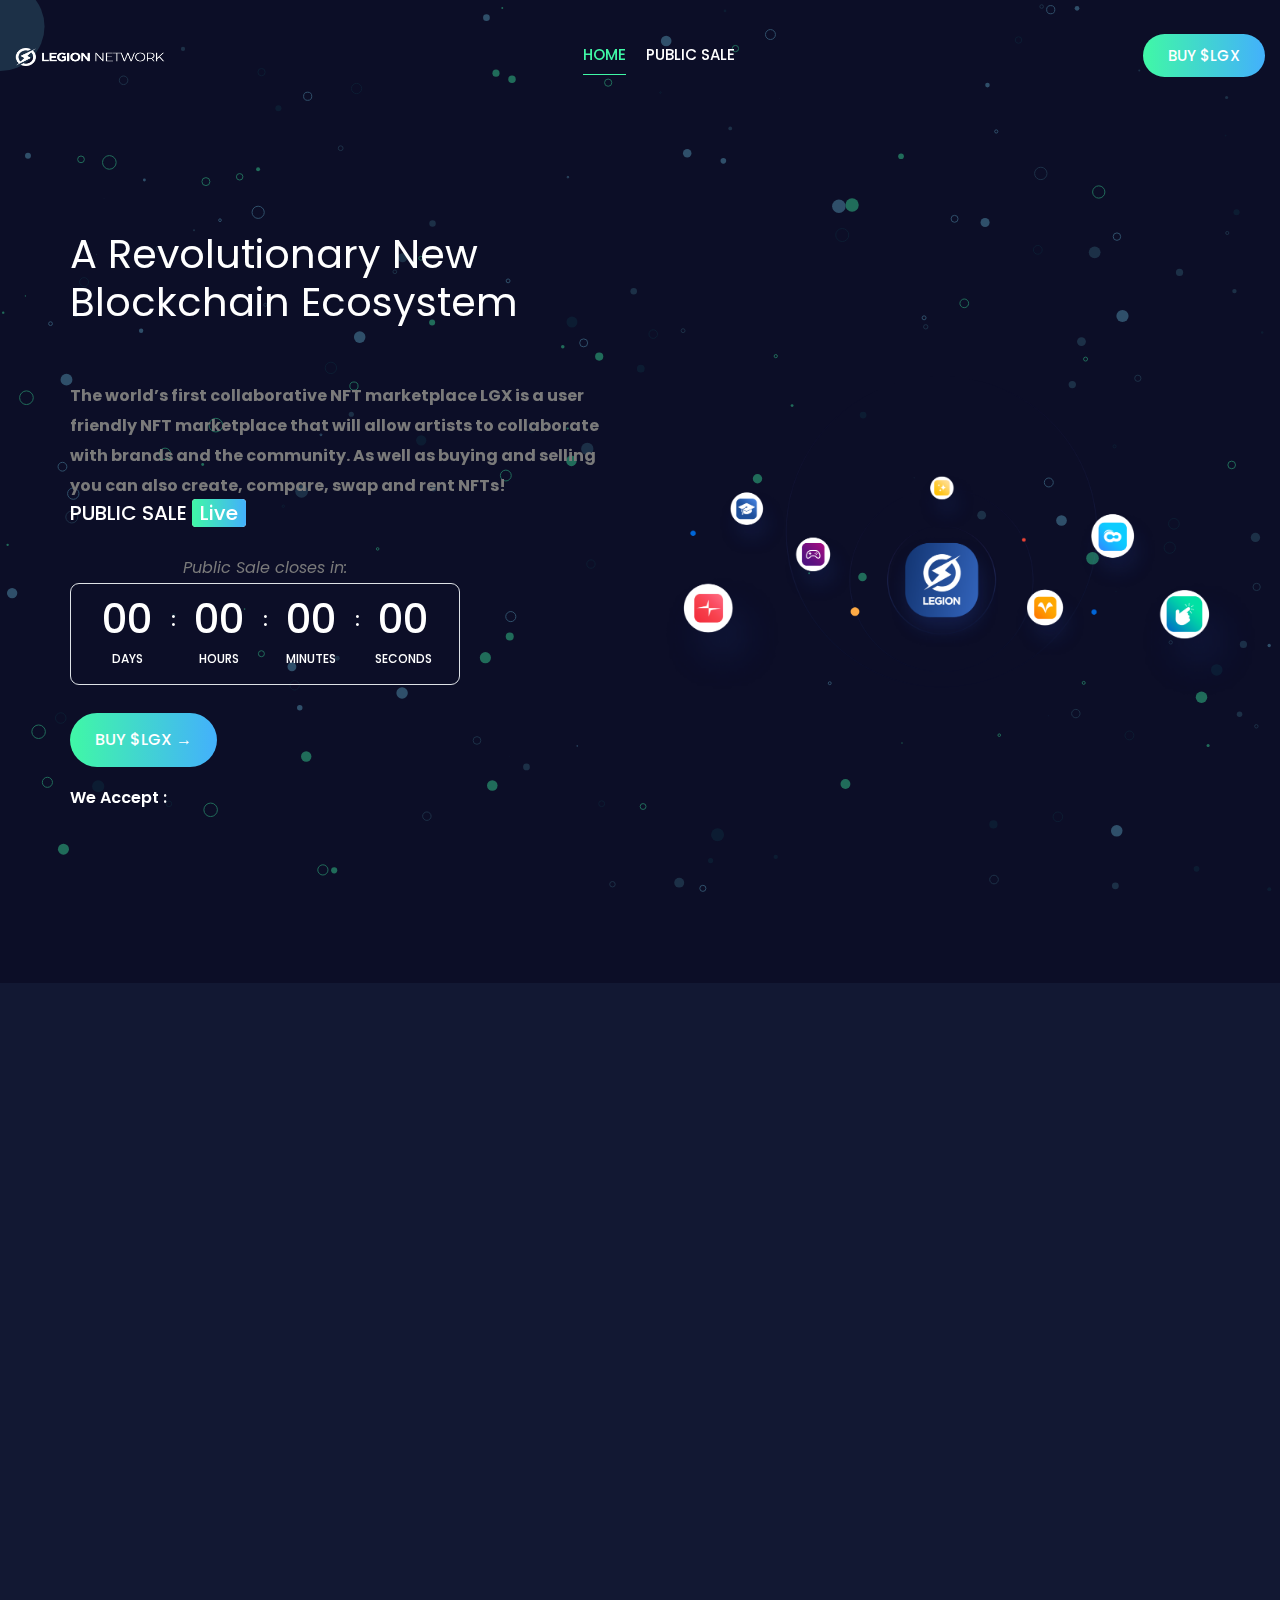
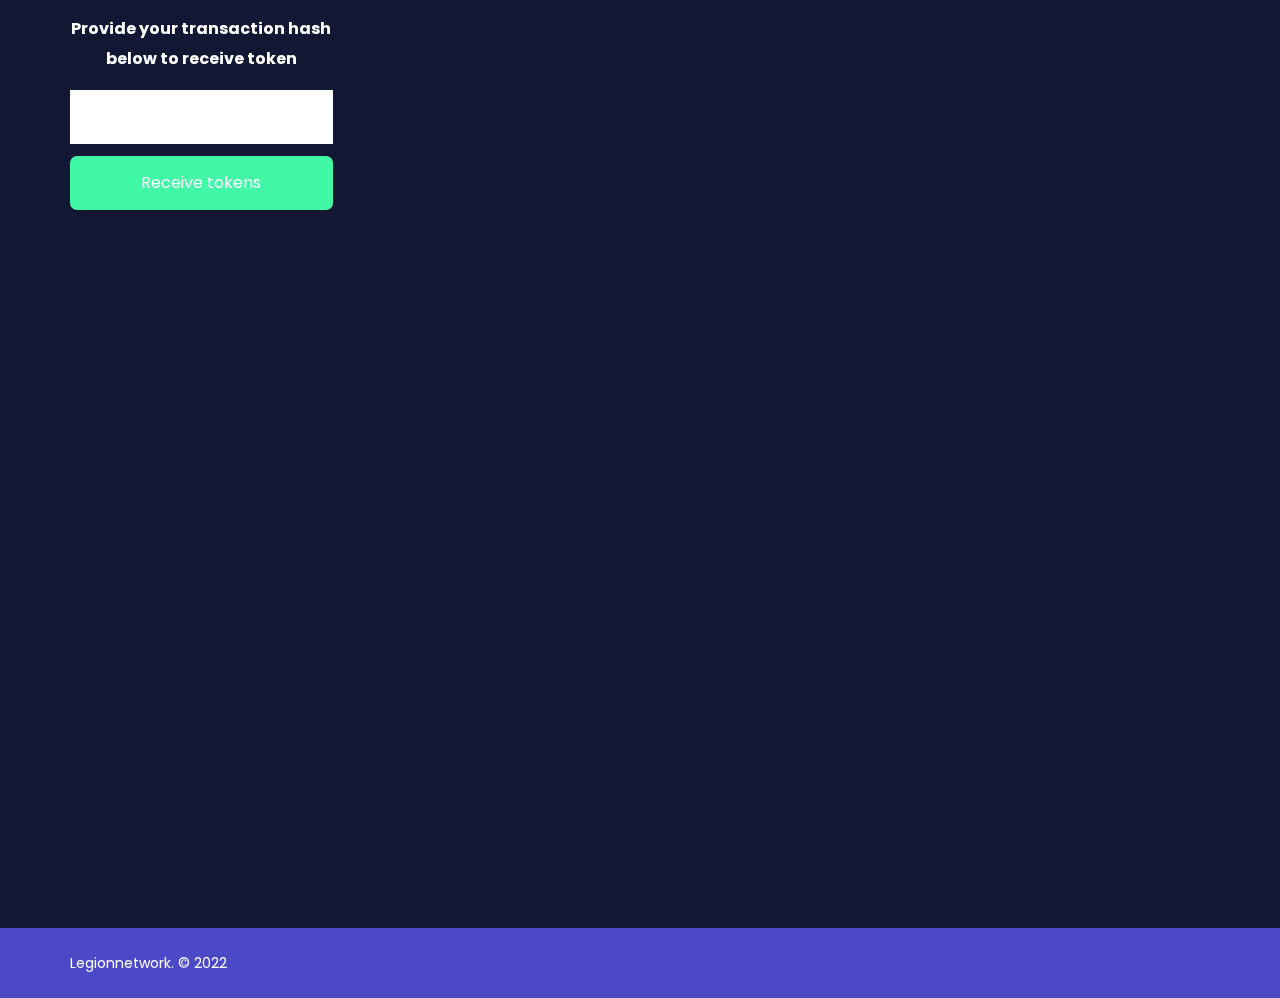
==== commit d829f292: "Update" ====
--- a/index.html
+++ b/index.html
@@ -182,7 +182,7 @@
                     <h5 class="animation presale_txt text-white animated fadeInUp" data-animation="fadeInUp" data-animation-delay="1.3s" style="animation-delay: 1.3s; opacity: 1;">PUBLIC SALE <mark class="green">Live</mark></h5>
                     <div class="transparent_bg tk_counter_inner m-lg-0 banner_token text-center px-0 animation animated fadeIn" data-animation="fadeIn" data-animation-delay="1.4s" style="animation-delay: 1.4s; opacity: 1;">
                         <i>Public Sale closes in:</i>
-                        <div class="tk_countdown_time transparent_bg box_shadow_none border counter_medium animation animated fadeInUp" data-animation="fadeInUp" data-animation-delay="1.2s" data-time="2022/02/16 10:00" style="animation-delay: 1.2s; opacity: 1;">
+                        <div class="tk_countdown_time transparent_bg box_shadow_none border counter_medium animation animated fadeInUp" data-animation="fadeInUp" data-animation-delay="1.2s" data-time="2022/02/22 10:00" style="animation-delay: 1.2s; opacity: 1;">
                         <span class="counter_box"></span><span class="tk_text">Days</span></span><span class="counter_box"><span class="tk_counter hours">00</span><span class="tk_text">Hours</span></span><span class="counter_box"><span class="tk_counter minutes">00</span><span class="tk_text">Minutes</span></span><span class="counter_box"><span class="tk_counter seconds">00</span><span class="tk_text">Seconds</span></span></div>
                     </div>
                     <div class="btn_group pt-2 pb-3 animation animated fadeInUp" data-animation="fadeInUp" data-animation-delay="1.4s" style="animation-delay: 1.4s; opacity: 1;"> 
@@ -281,7 +281,7 @@
                 </div> -->
                 <!-- <div class="pr_box">
                   <h6 class="animation" data-animation="fadeInUp" data-animation-delay="0.6s" style="animation-delay: 0.6s; opacity: 0;">Public Sale End:</h6>
-                  <p class="animation" data-animation="fadeInUp" data-animation-delay="0.8s" style="animation-delay: 0.8s; opacity: 0;">Feb. 16, 2022</p>
+                  <p class="animation" data-animation="fadeInUp" data-animation-delay="0.8s" style="animation-delay: 0.8s; opacity: 0;">Feb. 22, 2022</p>
                 </div> -->
 
                 <!-- form -->
@@ -308,7 +308,7 @@
                     <div class="tk_countdown text-center animation token_countdown_bg" data-animation="fadeIn" data-animation-delay="1s" style="animation-delay: 1s; opacity: 0;">
                         <i>Public Sale closes in:</i>
                         <div class="tk_counter_inner text-center">
-                            <div class="tk_countdown_time animation" data-animation="fadeInUp" data-animation-delay="1.2s" data-time="2022/02/16 10:00" style="animation-delay: 1.2s; opacity: 0;"><span class="counter_box"><span class="tk_counter days">00 </span><span class="tk_text">Days</span></span><span class="counter_box"><span class="tk_counter hours">00</span><span class="tk_text">Hours</span></span><span class="counter_box"><span class="tk_counter minutes">00</span><span class="tk_text">Minutes</span></span><span class="counter_box"><span class="tk_counter seconds">00</span><span class="tk_text">Seconds</span></span></div>
+                            <div class="tk_countdown_time animation" data-animation="fadeInUp" data-animation-delay="1.2s" data-time="2022/02/22 10:00" style="animation-delay: 1.2s; opacity: 0;"><span class="counter_box"><span class="tk_counter days">00 </span><span class="tk_text">Days</span></span><span class="counter_box"><span class="tk_counter hours">00</span><span class="tk_text">Hours</span></span><span class="counter_box"><span class="tk_counter minutes">00</span><span class="tk_text">Minutes</span></span><span class="counter_box"><span class="tk_counter seconds">00</span><span class="tk_text">Seconds</span></span></div>
                             <div class="progress animation" data-animation="fadeInUp" data-animation-delay="1.3s" style="animation-delay: 1.3s; opacity: 0;">
                             <div class="progress-bar progress-bar-striped" role="progressbar" aria-valuenow="75" aria-valuemin="0" aria-valuemax="100" style="width:75%; background-color: #40f8a6;"> 75% </div>
                                 <!-- <span class="progress_max_val">10,000,000 FMT</span> -->
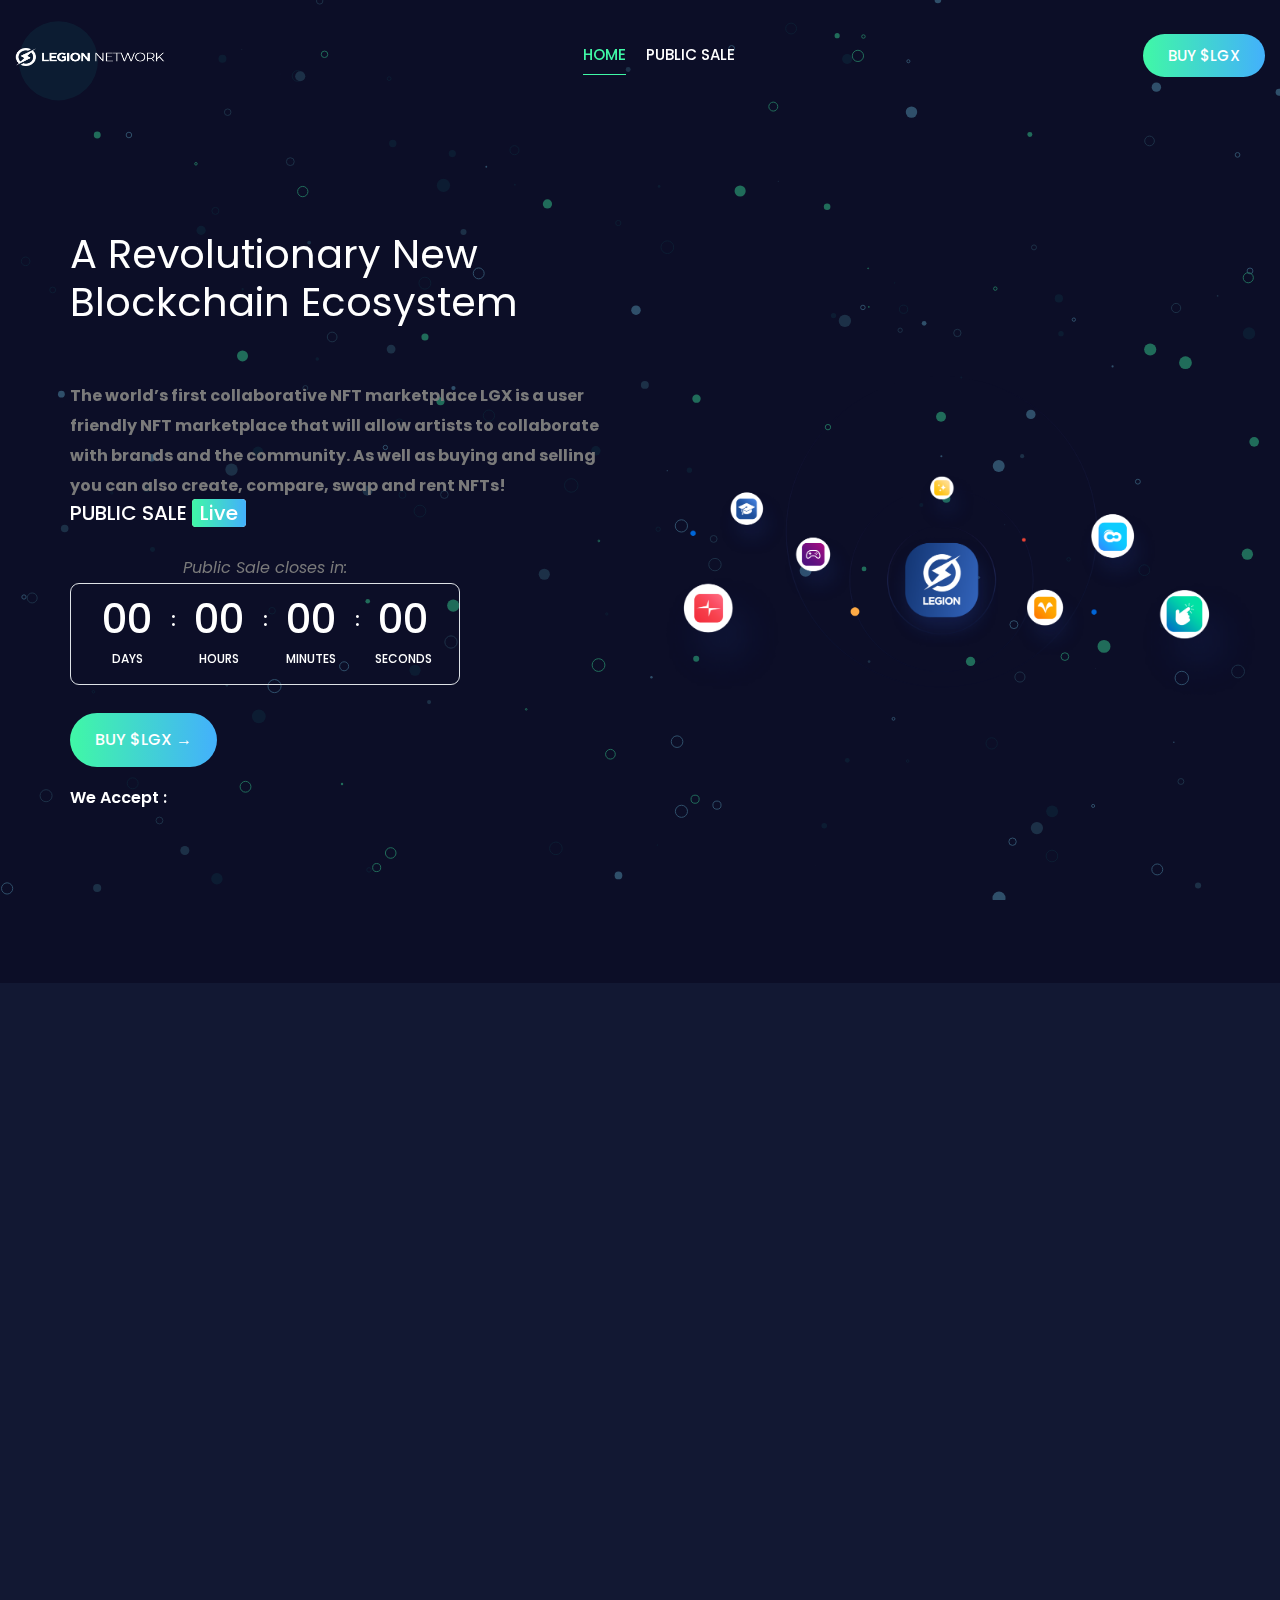
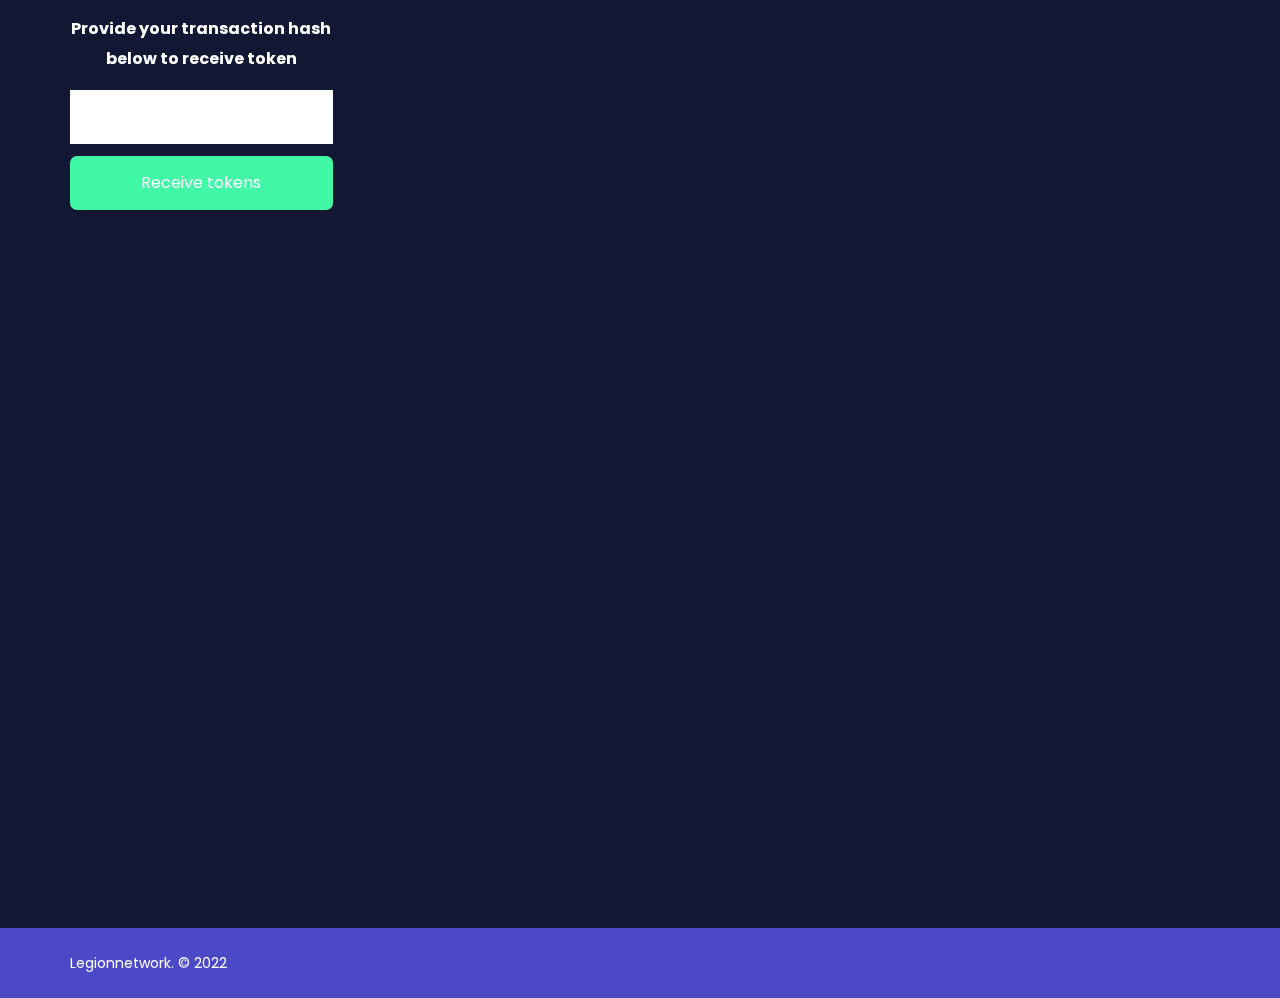
==== commit 1993fcf3: "Update" ====
--- a/index.html
+++ b/index.html
@@ -182,7 +182,7 @@
                     <h5 class="animation presale_txt text-white animated fadeInUp" data-animation="fadeInUp" data-animation-delay="1.3s" style="animation-delay: 1.3s; opacity: 1;">PUBLIC SALE <mark class="green">Live</mark></h5>
                     <div class="transparent_bg tk_counter_inner m-lg-0 banner_token text-center px-0 animation animated fadeIn" data-animation="fadeIn" data-animation-delay="1.4s" style="animation-delay: 1.4s; opacity: 1;">
                         <i>Public Sale closes in:</i>
-                        <div class="tk_countdown_time transparent_bg box_shadow_none border counter_medium animation animated fadeInUp" data-animation="fadeInUp" data-animation-delay="1.2s" data-time="2022/02/22 10:00" style="animation-delay: 1.2s; opacity: 1;">
+                        <div class="tk_countdown_time transparent_bg box_shadow_none border counter_medium animation animated fadeInUp" data-animation="fadeInUp" data-animation-delay="1.2s" data-time="2022/02/20 15:00" style="animation-delay: 1.2s; opacity: 1;">
                         <span class="counter_box"></span><span class="tk_text">Days</span></span><span class="counter_box"><span class="tk_counter hours">00</span><span class="tk_text">Hours</span></span><span class="counter_box"><span class="tk_counter minutes">00</span><span class="tk_text">Minutes</span></span><span class="counter_box"><span class="tk_counter seconds">00</span><span class="tk_text">Seconds</span></span></div>
                     </div>
                     <div class="btn_group pt-2 pb-3 animation animated fadeInUp" data-animation="fadeInUp" data-animation-delay="1.4s" style="animation-delay: 1.4s; opacity: 1;"> 
@@ -281,7 +281,7 @@
                 </div> -->
                 <!-- <div class="pr_box">
                   <h6 class="animation" data-animation="fadeInUp" data-animation-delay="0.6s" style="animation-delay: 0.6s; opacity: 0;">Public Sale End:</h6>
-                  <p class="animation" data-animation="fadeInUp" data-animation-delay="0.8s" style="animation-delay: 0.8s; opacity: 0;">Feb. 22, 2022</p>
+                  <p class="animation" data-animation="fadeInUp" data-animation-delay="0.8s" style="animation-delay: 0.8s; opacity: 0;">Feb. 20, 2022</p>
                 </div> -->
 
                 <!-- form -->
@@ -308,7 +308,7 @@
                     <div class="tk_countdown text-center animation token_countdown_bg" data-animation="fadeIn" data-animation-delay="1s" style="animation-delay: 1s; opacity: 0;">
                         <i>Public Sale closes in:</i>
                         <div class="tk_counter_inner text-center">
-                            <div class="tk_countdown_time animation" data-animation="fadeInUp" data-animation-delay="1.2s" data-time="2022/02/22 10:00" style="animation-delay: 1.2s; opacity: 0;"><span class="counter_box"><span class="tk_counter days">00 </span><span class="tk_text">Days</span></span><span class="counter_box"><span class="tk_counter hours">00</span><span class="tk_text">Hours</span></span><span class="counter_box"><span class="tk_counter minutes">00</span><span class="tk_text">Minutes</span></span><span class="counter_box"><span class="tk_counter seconds">00</span><span class="tk_text">Seconds</span></span></div>
+                            <div class="tk_countdown_time animation" data-animation="fadeInUp" data-animation-delay="1.2s" data-time="2022/02/20 15:00" style="animation-delay: 1.2s; opacity: 0;"><span class="counter_box"><span class="tk_counter days">00 </span><span class="tk_text">Days</span></span><span class="counter_box"><span class="tk_counter hours">00</span><span class="tk_text">Hours</span></span><span class="counter_box"><span class="tk_counter minutes">00</span><span class="tk_text">Minutes</span></span><span class="counter_box"><span class="tk_counter seconds">00</span><span class="tk_text">Seconds</span></span></div>
                             <div class="progress animation" data-animation="fadeInUp" data-animation-delay="1.3s" style="animation-delay: 1.3s; opacity: 0;">
                             <div class="progress-bar progress-bar-striped" role="progressbar" aria-valuenow="75" aria-valuemin="0" aria-valuemax="100" style="width:75%; background-color: #40f8a6;"> 75% </div>
                                 <!-- <span class="progress_max_val">10,000,000 FMT</span> -->
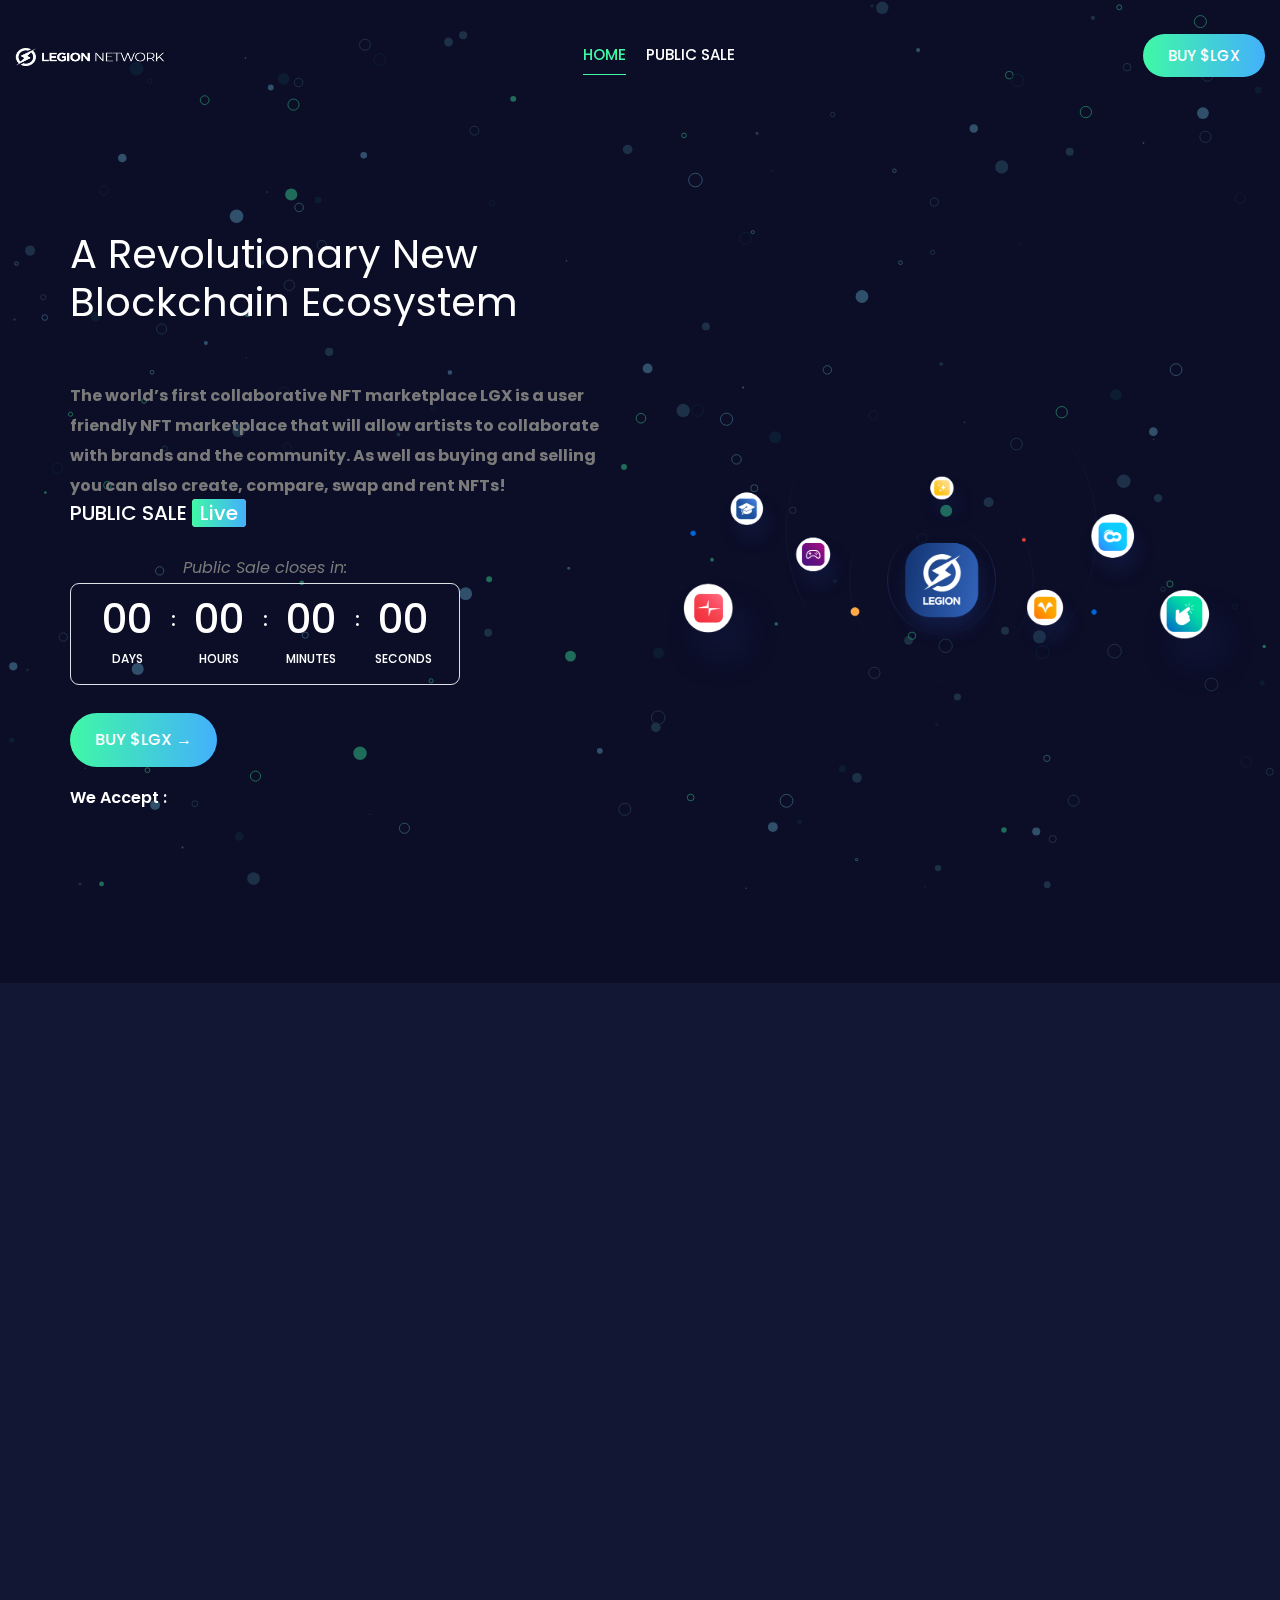
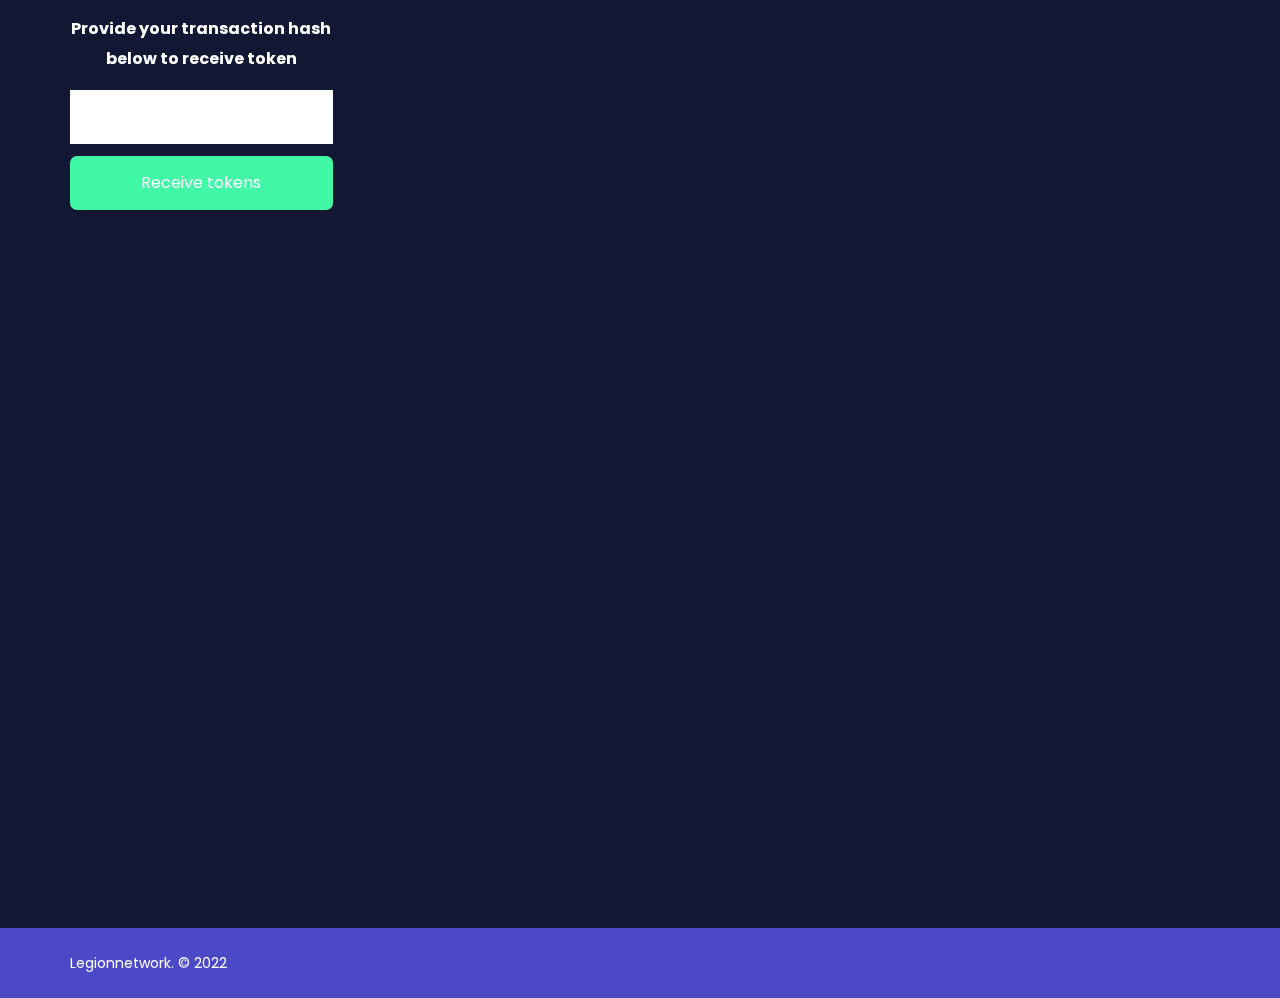
==== commit 0fede325: "Update" ====
--- a/index.html
+++ b/index.html
@@ -182,7 +182,7 @@
                     <h5 class="animation presale_txt text-white animated fadeInUp" data-animation="fadeInUp" data-animation-delay="1.3s" style="animation-delay: 1.3s; opacity: 1;">PUBLIC SALE <mark class="green">Live</mark></h5>
                     <div class="transparent_bg tk_counter_inner m-lg-0 banner_token text-center px-0 animation animated fadeIn" data-animation="fadeIn" data-animation-delay="1.4s" style="animation-delay: 1.4s; opacity: 1;">
                         <i>Public Sale closes in:</i>
-                        <div class="tk_countdown_time transparent_bg box_shadow_none border counter_medium animation animated fadeInUp" data-animation="fadeInUp" data-animation-delay="1.2s" data-time="2022/02/20 15:00" style="animation-delay: 1.2s; opacity: 1;">
+                        <div class="tk_countdown_time transparent_bg box_shadow_none border counter_medium animation animated fadeInUp" data-animation="fadeInUp" data-animation-delay="1.2s" data-time="2022/02/20 1:00" style="animation-delay: 1.2s; opacity: 1;">
                         <span class="counter_box"></span><span class="tk_text">Days</span></span><span class="counter_box"><span class="tk_counter hours">00</span><span class="tk_text">Hours</span></span><span class="counter_box"><span class="tk_counter minutes">00</span><span class="tk_text">Minutes</span></span><span class="counter_box"><span class="tk_counter seconds">00</span><span class="tk_text">Seconds</span></span></div>
                     </div>
                     <div class="btn_group pt-2 pb-3 animation animated fadeInUp" data-animation="fadeInUp" data-animation-delay="1.4s" style="animation-delay: 1.4s; opacity: 1;"> 
@@ -308,7 +308,7 @@
                     <div class="tk_countdown text-center animation token_countdown_bg" data-animation="fadeIn" data-animation-delay="1s" style="animation-delay: 1s; opacity: 0;">
                         <i>Public Sale closes in:</i>
                         <div class="tk_counter_inner text-center">
-                            <div class="tk_countdown_time animation" data-animation="fadeInUp" data-animation-delay="1.2s" data-time="2022/02/20 15:00" style="animation-delay: 1.2s; opacity: 0;"><span class="counter_box"><span class="tk_counter days">00 </span><span class="tk_text">Days</span></span><span class="counter_box"><span class="tk_counter hours">00</span><span class="tk_text">Hours</span></span><span class="counter_box"><span class="tk_counter minutes">00</span><span class="tk_text">Minutes</span></span><span class="counter_box"><span class="tk_counter seconds">00</span><span class="tk_text">Seconds</span></span></div>
+                            <div class="tk_countdown_time animation" data-animation="fadeInUp" data-animation-delay="1.2s" data-time="2022/02/20 1:00" style="animation-delay: 1.2s; opacity: 0;"><span class="counter_box"><span class="tk_counter days">00 </span><span class="tk_text">Days</span></span><span class="counter_box"><span class="tk_counter hours">00</span><span class="tk_text">Hours</span></span><span class="counter_box"><span class="tk_counter minutes">00</span><span class="tk_text">Minutes</span></span><span class="counter_box"><span class="tk_counter seconds">00</span><span class="tk_text">Seconds</span></span></div>
                             <div class="progress animation" data-animation="fadeInUp" data-animation-delay="1.3s" style="animation-delay: 1.3s; opacity: 0;">
                             <div class="progress-bar progress-bar-striped" role="progressbar" aria-valuenow="75" aria-valuemin="0" aria-valuemax="100" style="width:75%; background-color: #40f8a6;"> 75% </div>
                                 <!-- <span class="progress_max_val">10,000,000 FMT</span> -->
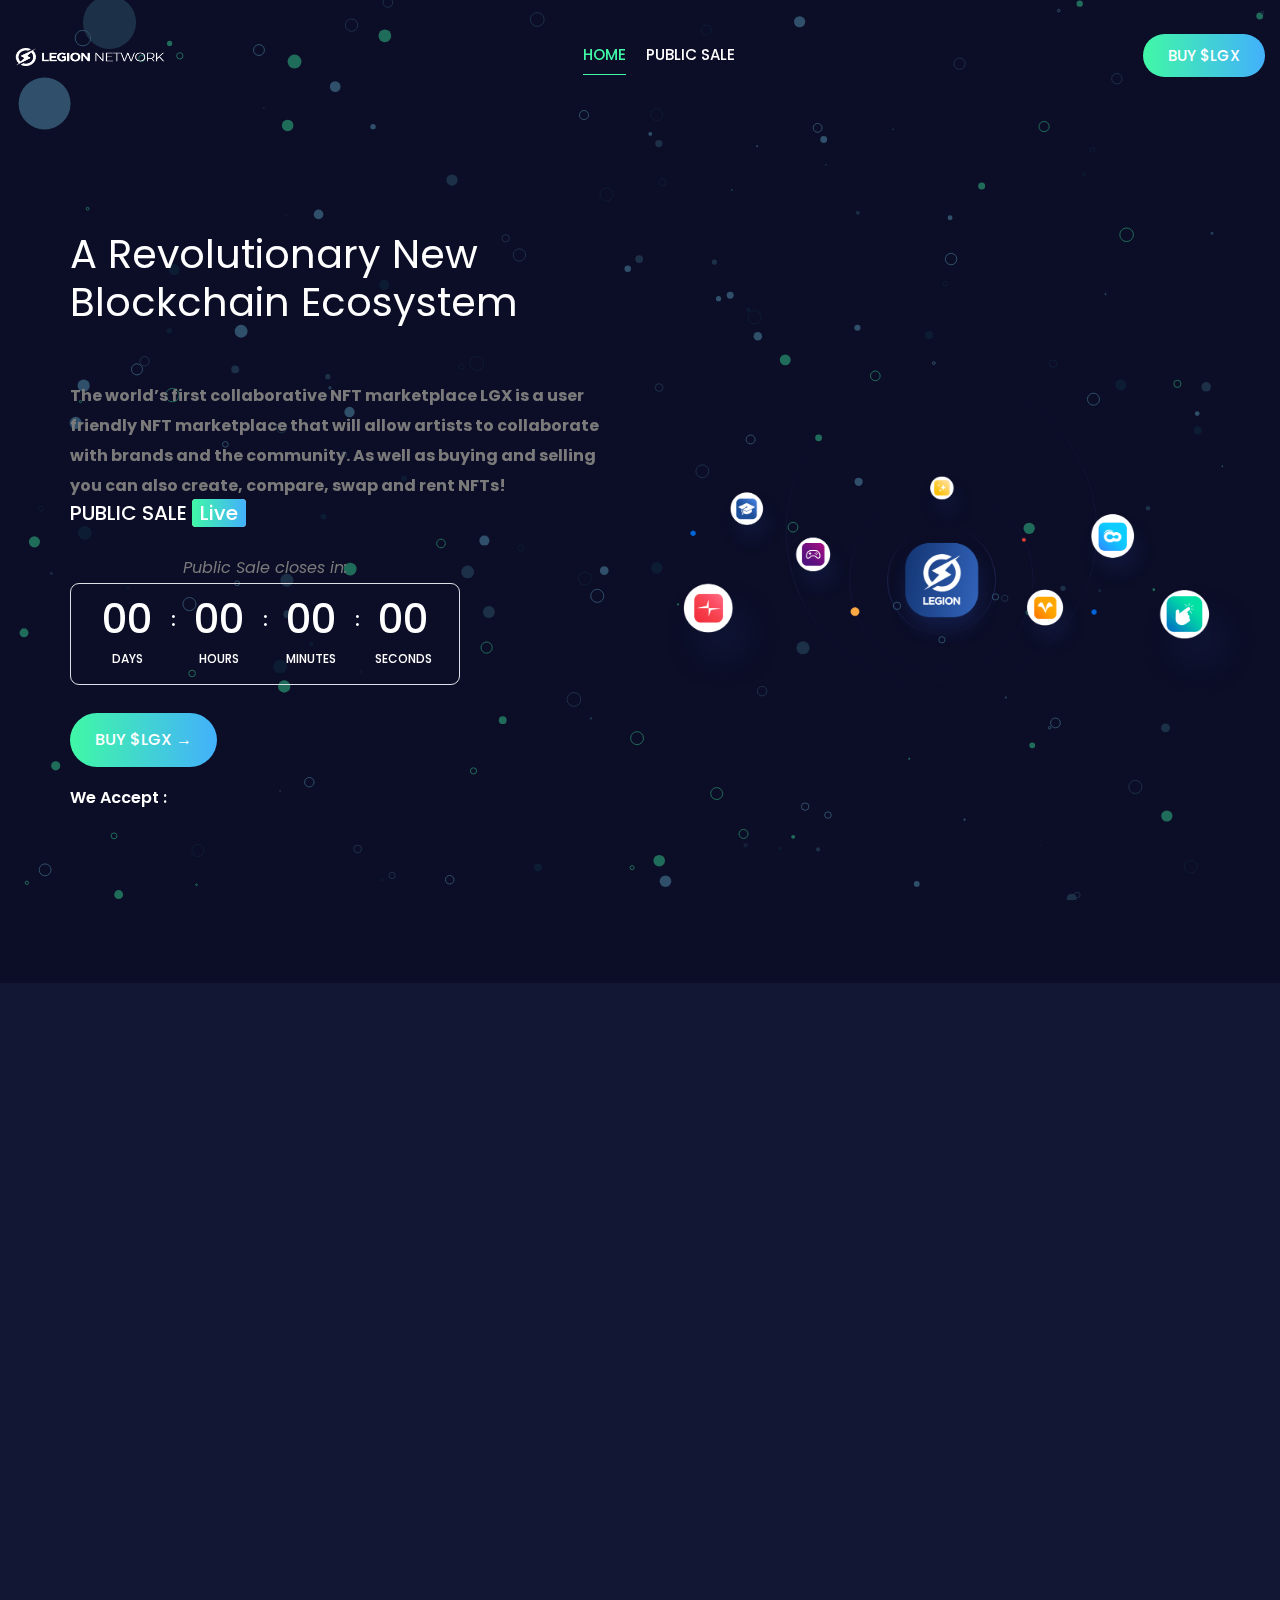
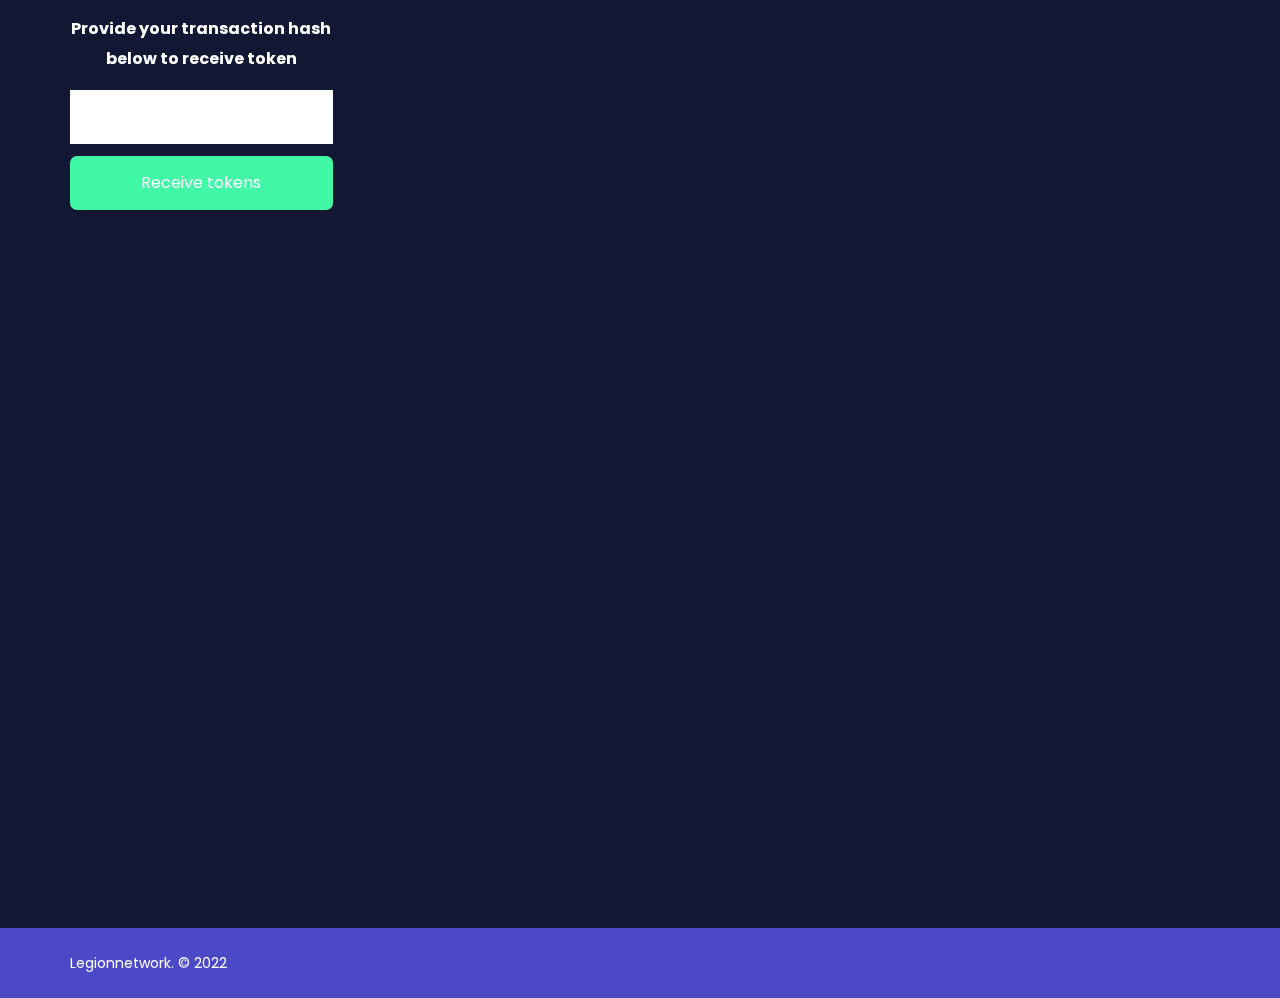
==== commit 04b6d87c: "Update" ====
--- a/index.html
+++ b/index.html
@@ -182,7 +182,7 @@
                     <h5 class="animation presale_txt text-white animated fadeInUp" data-animation="fadeInUp" data-animation-delay="1.3s" style="animation-delay: 1.3s; opacity: 1;">PUBLIC SALE <mark class="green">Live</mark></h5>
                     <div class="transparent_bg tk_counter_inner m-lg-0 banner_token text-center px-0 animation animated fadeIn" data-animation="fadeIn" data-animation-delay="1.4s" style="animation-delay: 1.4s; opacity: 1;">
                         <i>Public Sale closes in:</i>
-                        <div class="tk_countdown_time transparent_bg box_shadow_none border counter_medium animation animated fadeInUp" data-animation="fadeInUp" data-animation-delay="1.2s" data-time="2022/02/20 1:00" style="animation-delay: 1.2s; opacity: 1;">
+                        <div class="tk_countdown_time transparent_bg box_shadow_none border counter_medium animation animated fadeInUp" data-animation="fadeInUp" data-animation-delay="5.2s" data-time="2022/02/20 1:00" style="animation-delay: 5.2s; opacity: 1;">
                         <span class="counter_box"></span><span class="tk_text">Days</span></span><span class="counter_box"><span class="tk_counter hours">00</span><span class="tk_text">Hours</span></span><span class="counter_box"><span class="tk_counter minutes">00</span><span class="tk_text">Minutes</span></span><span class="counter_box"><span class="tk_counter seconds">00</span><span class="tk_text">Seconds</span></span></div>
                     </div>
                     <div class="btn_group pt-2 pb-3 animation animated fadeInUp" data-animation="fadeInUp" data-animation-delay="1.4s" style="animation-delay: 1.4s; opacity: 1;"> 
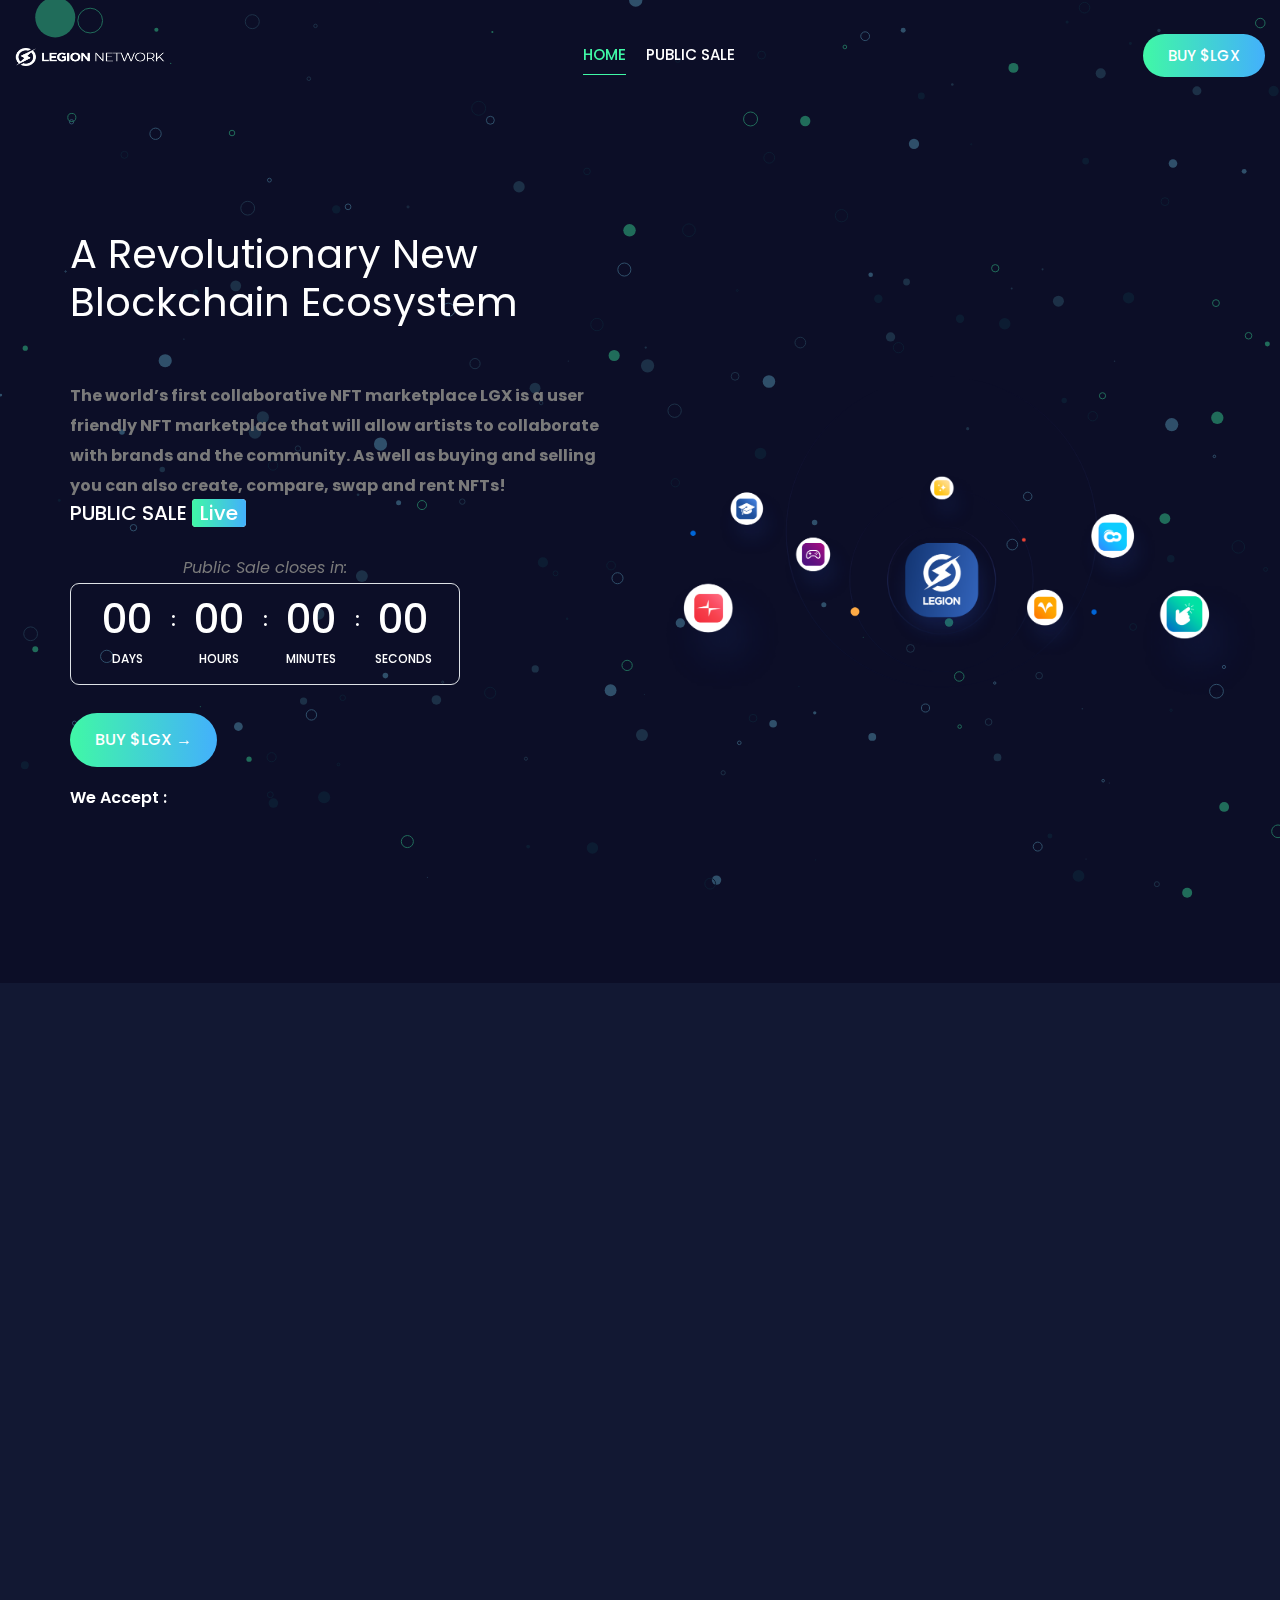
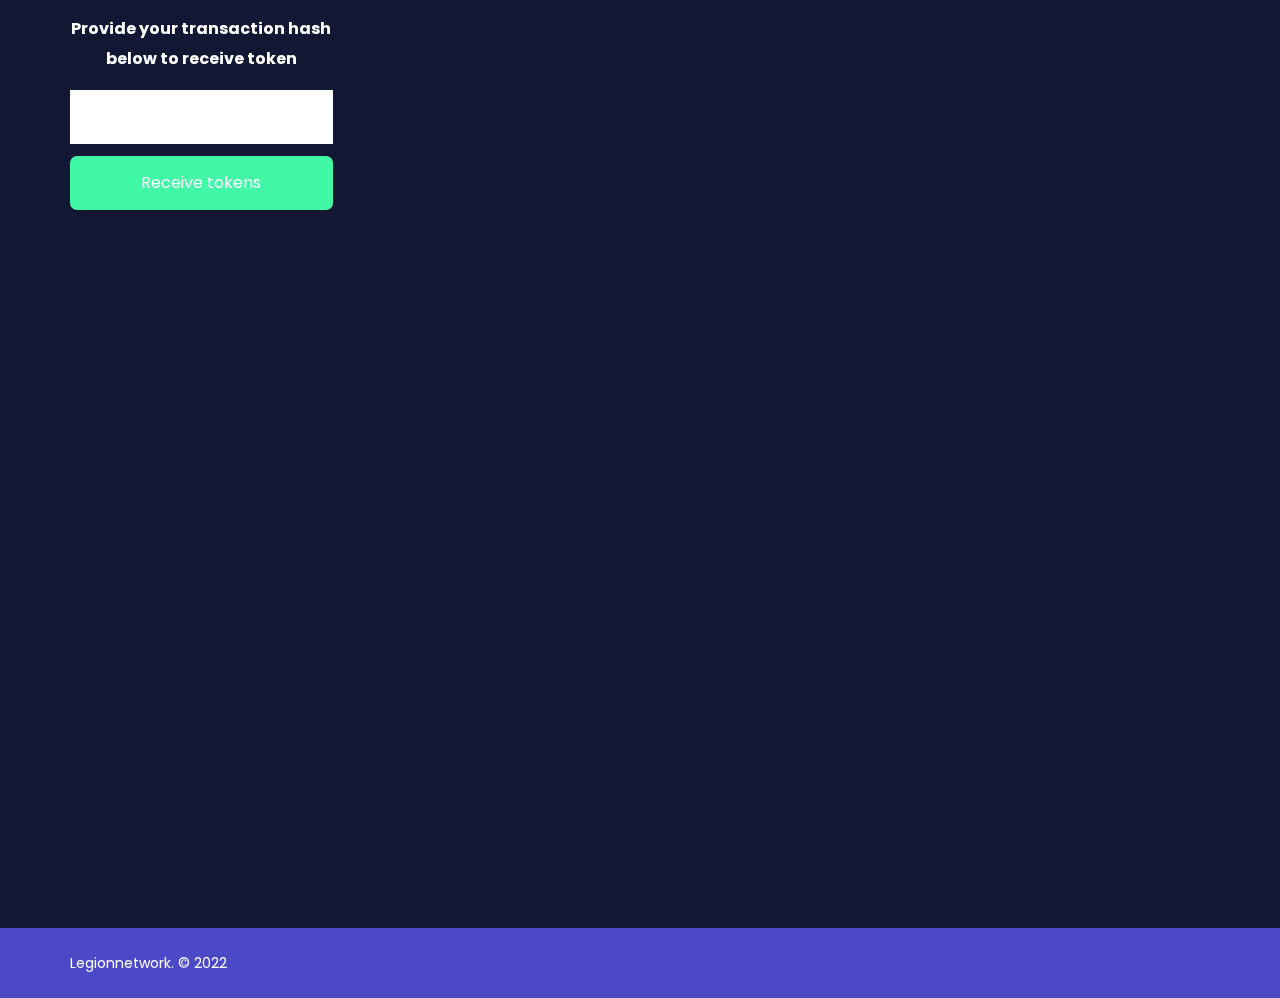
==== commit 3e40c5a5: "Update" ====
--- a/index.html
+++ b/index.html
@@ -308,7 +308,7 @@
                     <div class="tk_countdown text-center animation token_countdown_bg" data-animation="fadeIn" data-animation-delay="1s" style="animation-delay: 1s; opacity: 0;">
                         <i>Public Sale closes in:</i>
                         <div class="tk_counter_inner text-center">
-                            <div class="tk_countdown_time animation" data-animation="fadeInUp" data-animation-delay="1.2s" data-time="2022/02/20 1:00" style="animation-delay: 1.2s; opacity: 0;"><span class="counter_box"><span class="tk_counter days">00 </span><span class="tk_text">Days</span></span><span class="counter_box"><span class="tk_counter hours">00</span><span class="tk_text">Hours</span></span><span class="counter_box"><span class="tk_counter minutes">00</span><span class="tk_text">Minutes</span></span><span class="counter_box"><span class="tk_counter seconds">00</span><span class="tk_text">Seconds</span></span></div>
+                            <div class="tk_countdown_time animation" data-animation="fadeInUp" data-animation-delay="1.2s" data-time="2022/02/20 0:00" style="animation-delay: 1.2s; opacity: 0;"><span class="counter_box"><span class="tk_counter days">00 </span><span class="tk_text">Days</span></span><span class="counter_box"><span class="tk_counter hours">00</span><span class="tk_text">Hours</span></span><span class="counter_box"><span class="tk_counter minutes">00</span><span class="tk_text">Minutes</span></span><span class="counter_box"><span class="tk_counter seconds">00</span><span class="tk_text">Seconds</span></span></div>
                             <div class="progress animation" data-animation="fadeInUp" data-animation-delay="1.3s" style="animation-delay: 1.3s; opacity: 0;">
                             <div class="progress-bar progress-bar-striped" role="progressbar" aria-valuenow="75" aria-valuemin="0" aria-valuemax="100" style="width:75%; background-color: #40f8a6;"> 75% </div>
                                 <!-- <span class="progress_max_val">10,000,000 FMT</span> -->
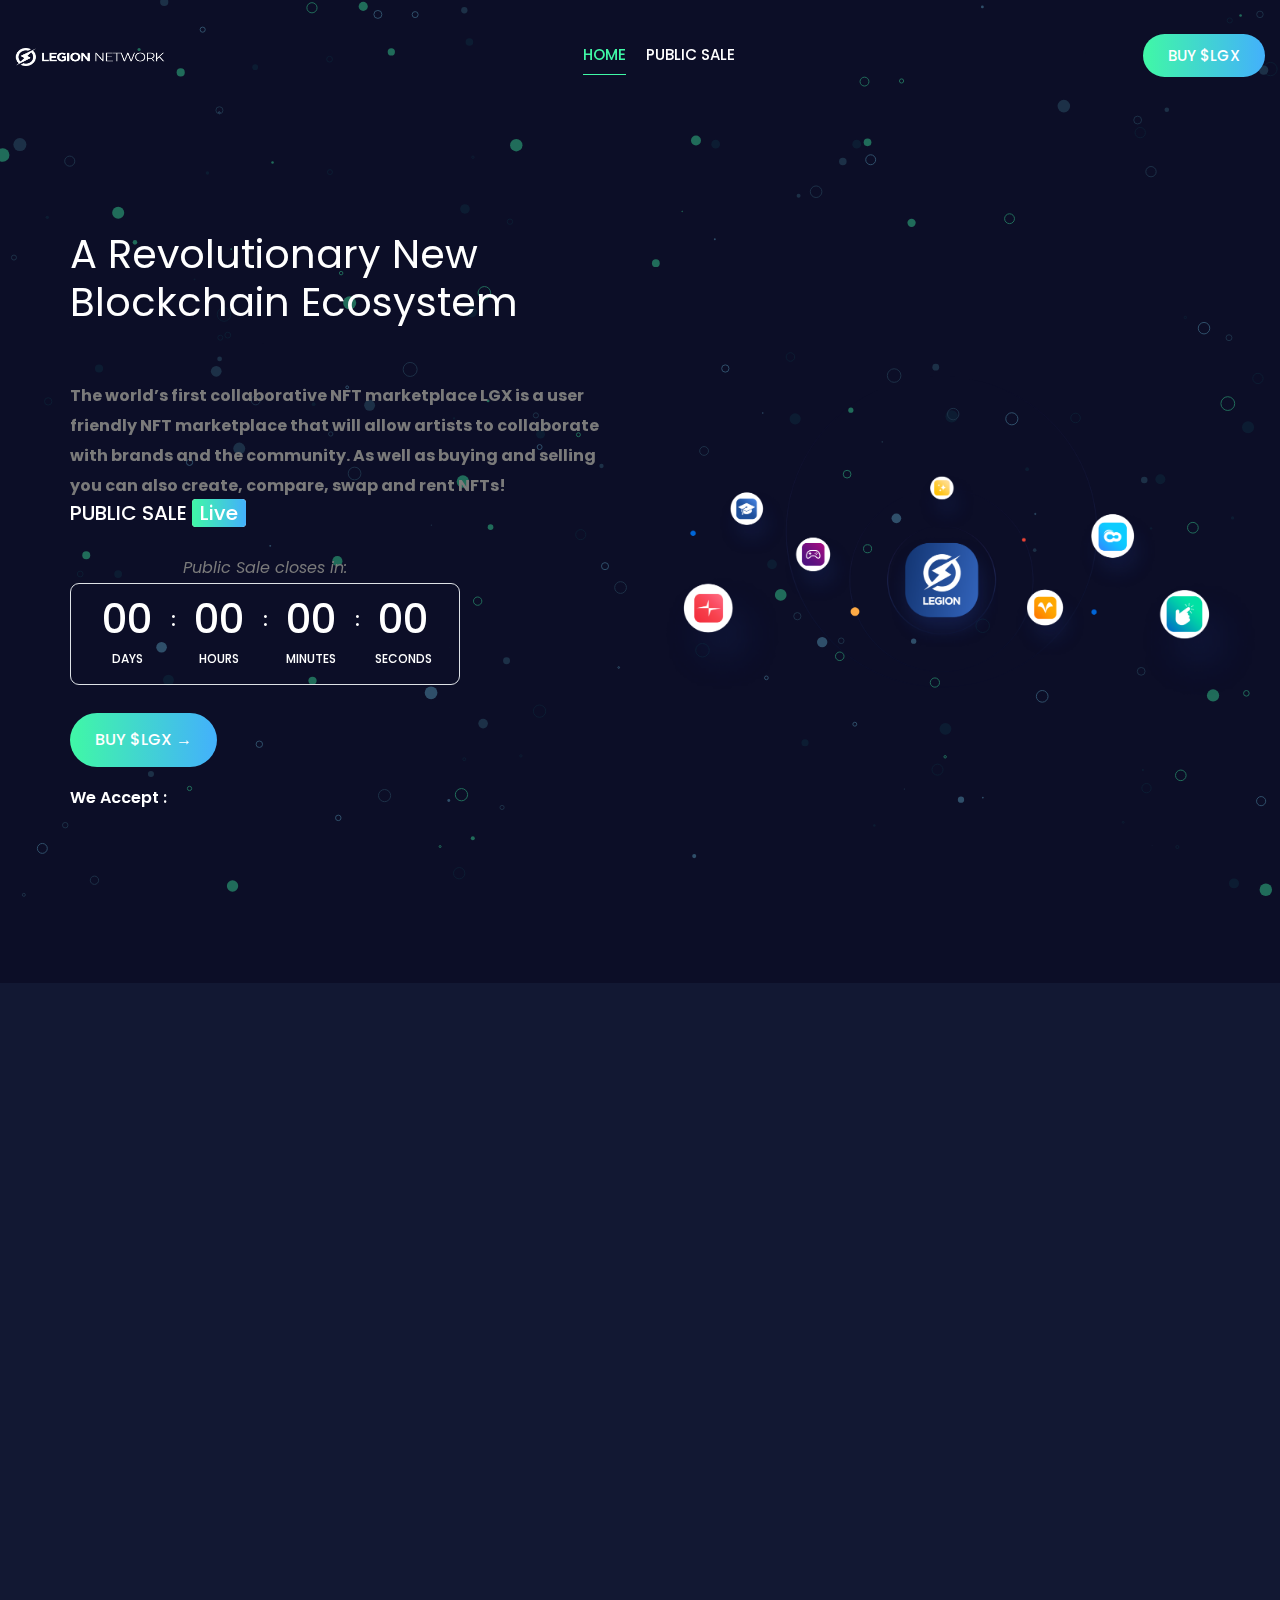
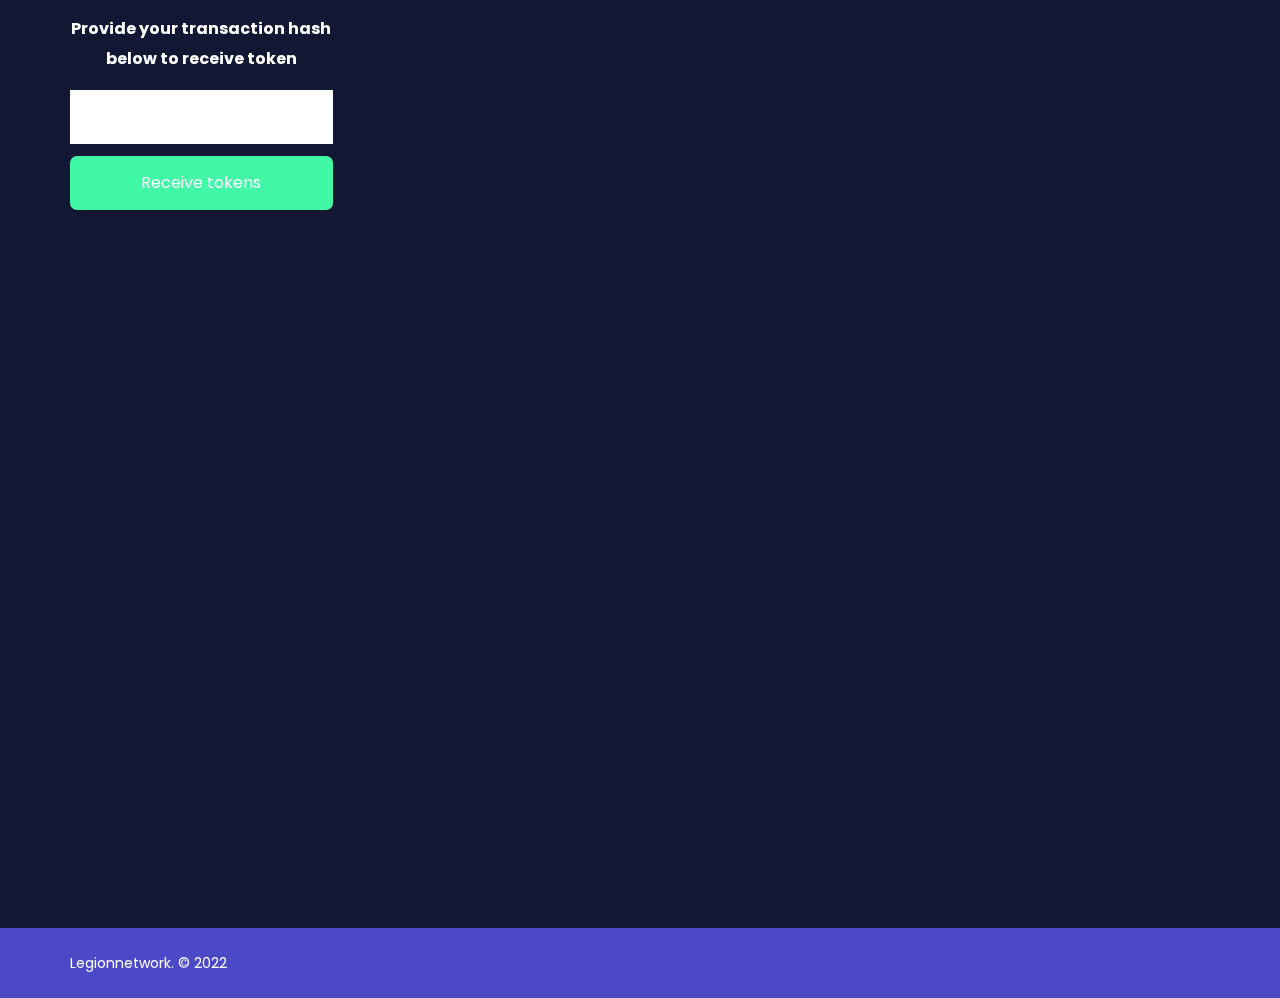
==== commit 41ee35ed: "Update" ====
--- a/index.html
+++ b/index.html
@@ -182,7 +182,7 @@
                     <h5 class="animation presale_txt text-white animated fadeInUp" data-animation="fadeInUp" data-animation-delay="1.3s" style="animation-delay: 1.3s; opacity: 1;">PUBLIC SALE <mark class="green">Live</mark></h5>
                     <div class="transparent_bg tk_counter_inner m-lg-0 banner_token text-center px-0 animation animated fadeIn" data-animation="fadeIn" data-animation-delay="1.4s" style="animation-delay: 1.4s; opacity: 1;">
                         <i>Public Sale closes in:</i>
-                        <div class="tk_countdown_time transparent_bg box_shadow_none border counter_medium animation animated fadeInUp" data-animation="fadeInUp" data-animation-delay="5.2s" data-time="2022/02/20 1:00" style="animation-delay: 5.2s; opacity: 1;">
+                        <div class="tk_countdown_time transparent_bg box_shadow_none border counter_medium animation animated fadeInUp" data-animation="fadeInUp" data-animation-delay="5.2s" data-time="2022/02/20 0:00" style="animation-delay: 5.2s; opacity: 1;">
                         <span class="counter_box"></span><span class="tk_text">Days</span></span><span class="counter_box"><span class="tk_counter hours">00</span><span class="tk_text">Hours</span></span><span class="counter_box"><span class="tk_counter minutes">00</span><span class="tk_text">Minutes</span></span><span class="counter_box"><span class="tk_counter seconds">00</span><span class="tk_text">Seconds</span></span></div>
                     </div>
                     <div class="btn_group pt-2 pb-3 animation animated fadeInUp" data-animation="fadeInUp" data-animation-delay="1.4s" style="animation-delay: 1.4s; opacity: 1;"> 
